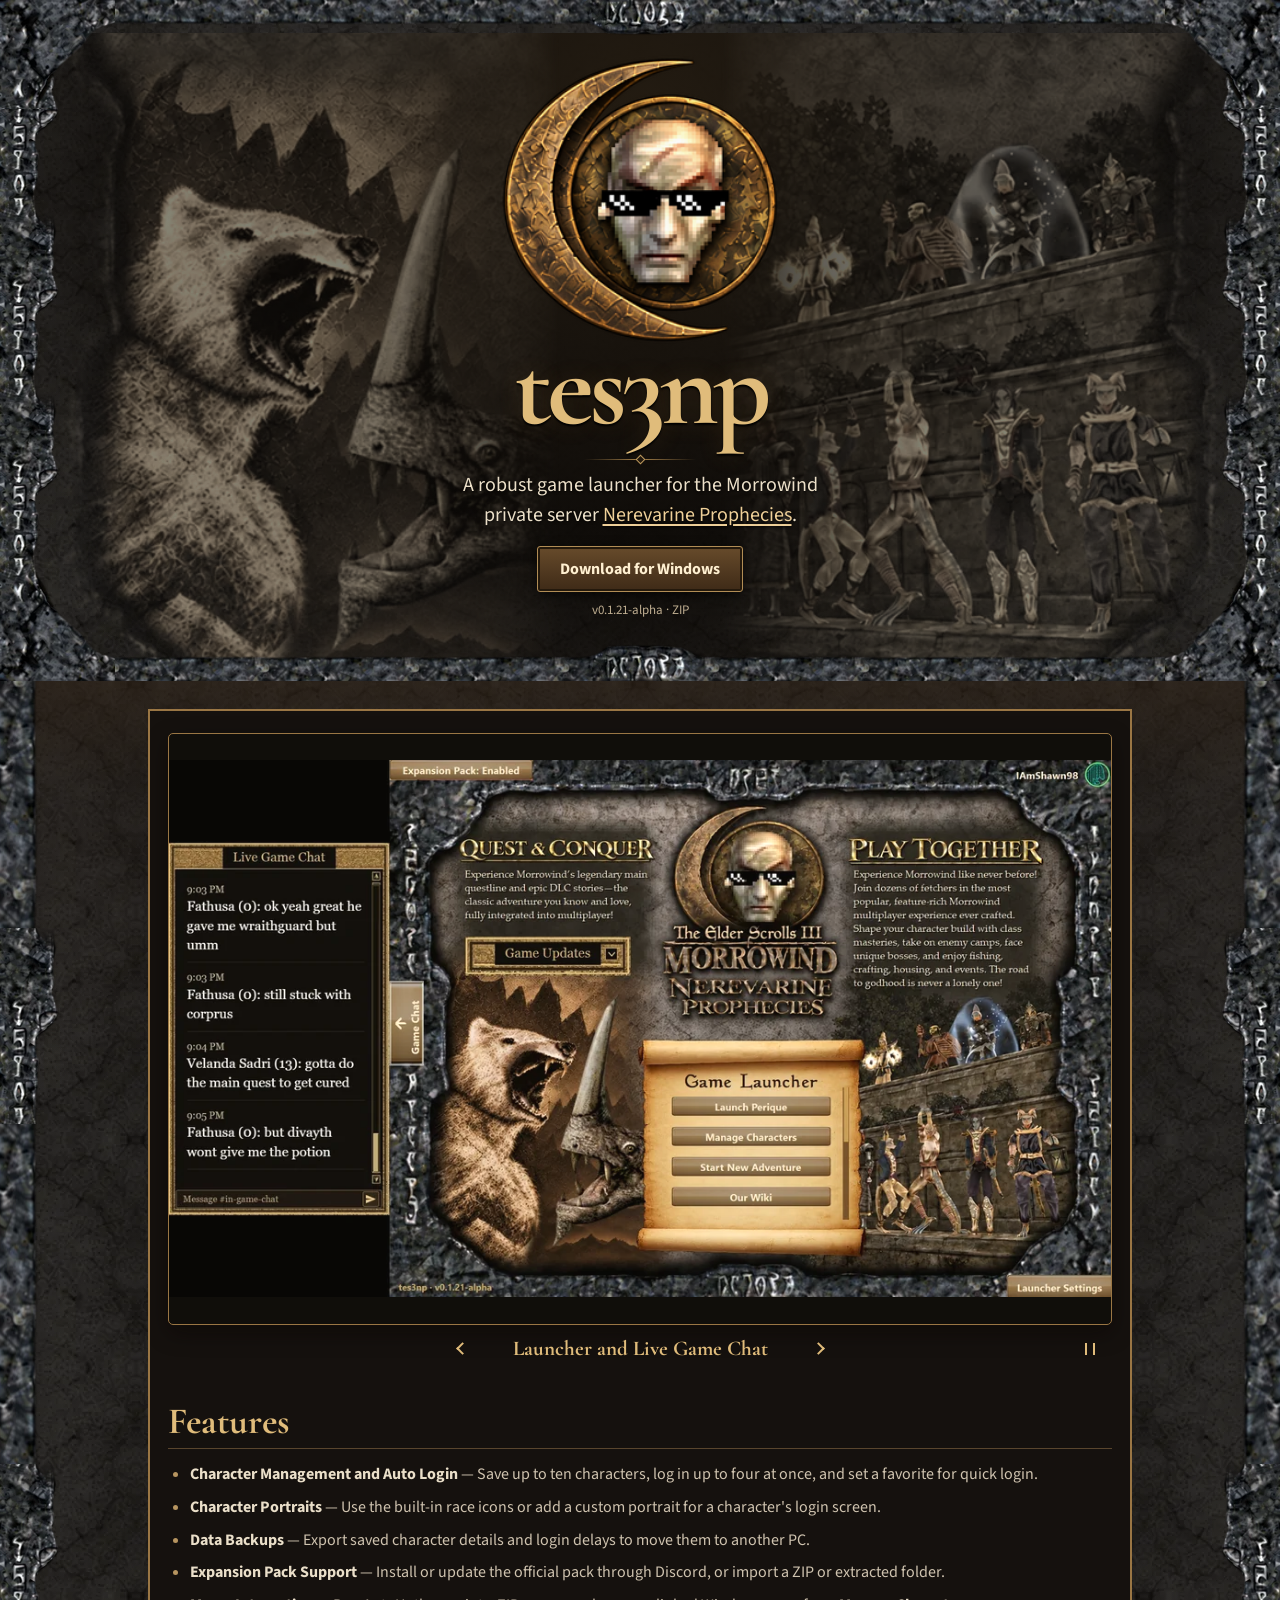
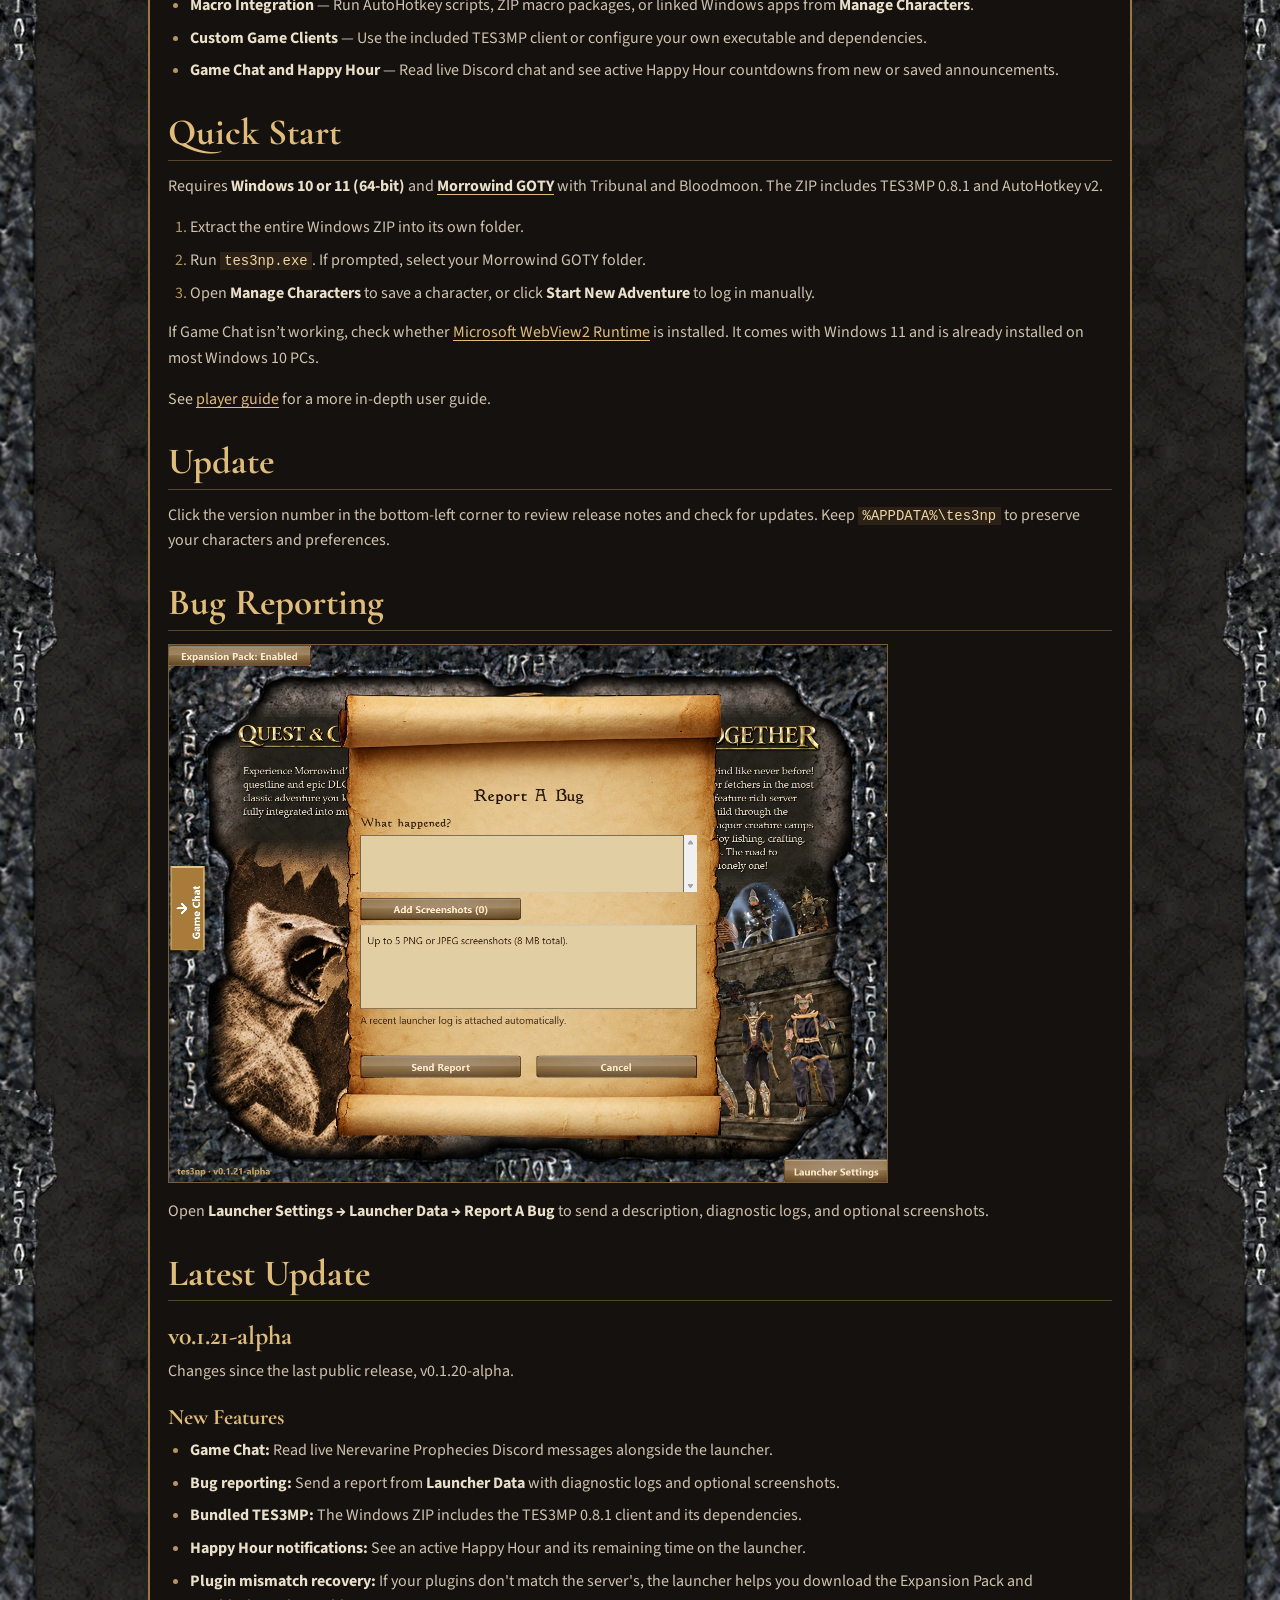
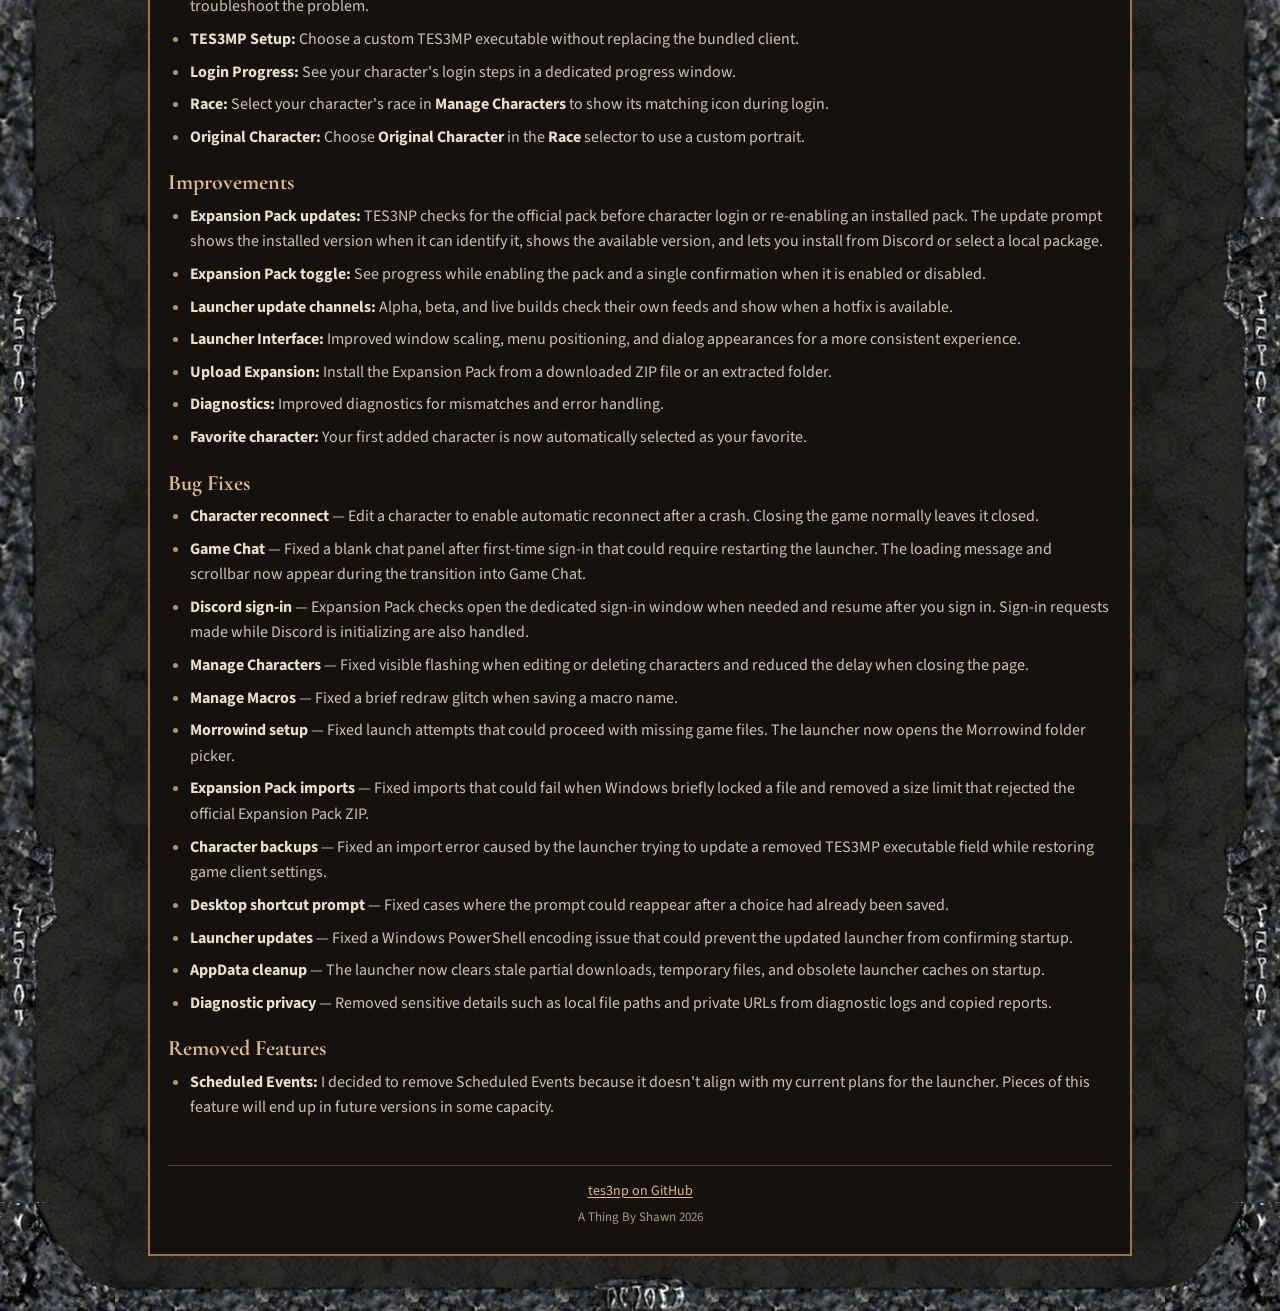
==== index.html @ 8986eb21 "Slightly thicken the body panel gold outline" ====
<!doctype html>
<html lang="en">
<head>
  <meta charset="utf-8">
  <meta name="viewport" content="width=device-width, initial-scale=1">
  <meta name="color-scheme" content="dark">
  <meta name="description" content="Get tes3np, the Windows launcher and patcher for Morrowind's Nerevarine Prophecies server.">
  <title>tes3np | Official Download</title>
  <link rel="icon" href="./favicon.ico" sizes="16x16 32x32 48x48">
  <link rel="stylesheet" href="https://fonts.googleapis.com/css2?family=Cormorant+Garamond:wght@700&amp;family=Source+Sans+3:wght@400;700&amp;display=swap">
  <link rel="stylesheet" href="./styles.css?v=40">
</head>
<body>
  <div id="top">
    <section class="jumbotron" aria-labelledby="project-title">
      <img class="jumbotron-jiub" src="./assets/jiub.png?v=3" width="234" height="246" alt="Jiub wearing sunglasses">
      <h1 id="project-title">tes3np</h1>
      <div class="jumbotron-ornament" aria-hidden="true"></div>
      <p class="intro">A robust game launcher for the Morrowind private server <a href="https://wiki.nerevarineprophecies.com/Main_Page">Nerevarine Prophecies</a>.</p>
      <div class="download-row">
        <a class="download" href="https://github.com/IAmShawn98/tes3np/releases/download/v0.1.21-alpha/tes3np-v0.1.21-alpha-windows.zip">Download for Windows</a>
        <span class="release">v0.1.21-alpha · ZIP</span>
      </div>
      <div class="jumbotron-frame" aria-hidden="true"></div>
    </section>

    <main class="page-body">
      <figure class="gallery" id="screenshots" role="region" aria-roledescription="carousel" aria-label="TES3NP screenshots">
        <div class="slides">
          <div class="slide" data-title="Launcher and Live Game Chat" role="group" aria-roledescription="slide" aria-label="1 of 8">
            <a class="slide-link" href="./assets/launcher.webp" target="_blank" rel="noopener" aria-label="View full-size screenshot of Launcher and Live Game Chat (opens in a new tab)">
              <img src="./assets/gallery/launcher-1024.webp"
                srcset="./assets/gallery/launcher-640.webp 640w, ./assets/gallery/launcher-1024.webp 1024w"
                sizes="(max-width: 520px) calc(100vw - 28px), (max-width: 984px) calc(100vw - 40px), 944px" width="1876" height="1069" alt="TES3NP home screen with the Live Game Chat panel open beside the launcher.">
            </a>
          </div>
          <div class="slide" data-title="Manage Characters and Macros" role="group" aria-roledescription="slide" aria-label="2 of 8" hidden>
            <a class="slide-link" href="./assets/manage-characters.webp" target="_blank" rel="noopener" aria-label="View full-size screenshot of Manage Characters and Macros (opens in a new tab)" tabindex="-1"></a>
            <template>
              <img src="./assets/gallery/manage-characters-1024.webp"
                srcset="./assets/gallery/manage-characters-640.webp 640w, ./assets/gallery/manage-characters-1024.webp 1024w"
                sizes="(max-width: 520px) calc(100vw - 28px), (max-width: 984px) calc(100vw - 40px), 944px" width="1436" height="1077" alt="The Manage Characters page alongside the macro manager on a parchment book.">
            </template>
          </div>
          <div class="slide" data-title="Auto Login" role="group" aria-roledescription="slide" aria-label="3 of 8" hidden>
            <a class="slide-link" href="./assets/auto-login.webp" target="_blank" rel="noopener" aria-label="View full-size screenshot of Auto Login (opens in a new tab)" tabindex="-1"></a>
            <template>
              <img src="./assets/gallery/auto-login-1024.webp"
                srcset="./assets/gallery/auto-login-640.webp 640w, ./assets/gallery/auto-login-1024.webp 1024w"
                sizes="(max-width: 520px) calc(100vw - 28px), (max-width: 984px) calc(100vw - 40px), 944px" width="1779" height="1335" alt="The TES3NP login progress window over the Morrowind loading screen.">
            </template>
          </div>
          <div class="slide" data-title="Happy Hour" role="group" aria-roledescription="slide" aria-label="4 of 8" hidden>
            <a class="slide-link" href="./assets/happy-hour.webp" target="_blank" rel="noopener" aria-label="View full-size screenshot of Happy Hour (opens in a new tab)" tabindex="-1"></a>
            <template>
              <img src="./assets/gallery/happy-hour-1024.webp"
                srcset="./assets/gallery/happy-hour-640.webp 640w, ./assets/gallery/happy-hour-1024.webp 1024w"
                sizes="(max-width: 520px) calc(100vw - 28px), (max-width: 984px) calc(100vw - 40px), 944px" width="1437" height="1118" alt="The launcher during Happy Hour with a banner showing the doubled mastery points and time remaining.">
            </template>
          </div>
          <div class="slide" data-title="Discord Integration" role="group" aria-roledescription="slide" aria-label="5 of 8" hidden>
            <a class="slide-link" href="./assets/discord.webp" target="_blank" rel="noopener" aria-label="View full-size screenshot of Discord Integration (opens in a new tab)" tabindex="-1"></a>
            <template>
              <img src="./assets/gallery/discord-1024.webp"
                srcset="./assets/gallery/discord-640.webp 640w, ./assets/gallery/discord-1024.webp 1024w"
                sizes="(max-width: 520px) calc(100vw - 28px), (max-width: 984px) calc(100vw - 40px), 944px" width="1959" height="1072" alt="The launcher’s Discord sign-in panel with its integration features listed.">
            </template>
          </div>
          <div class="slide" data-title="Install Expansion Pack" role="group" aria-roledescription="slide" aria-label="6 of 8" hidden>
            <a class="slide-link" href="./assets/expansion-pack.webp" target="_blank" rel="noopener" aria-label="View full-size screenshot of Install Expansion Pack (opens in a new tab)" tabindex="-1"></a>
            <template>
              <img src="./assets/gallery/expansion-pack-1024.webp"
                srcset="./assets/gallery/expansion-pack-640.webp 640w, ./assets/gallery/expansion-pack-1024.webp 1024w"
                sizes="(max-width: 520px) calc(100vw - 28px), (max-width: 984px) calc(100vw - 40px), 944px" width="1431" height="1067" alt="A launcher dialog offering to download and install the latest expansion pack.">
            </template>
          </div>
          <div class="slide" data-title="Launcher Settings" role="group" aria-roledescription="slide" aria-label="7 of 8" hidden>
            <a class="slide-link" href="./assets/launcher-settings.webp" target="_blank" rel="noopener" aria-label="View full-size screenshot of Launcher Settings (opens in a new tab)" tabindex="-1"></a>
            <template>
              <img src="./assets/gallery/launcher-settings-1024.webp"
                srcset="./assets/gallery/launcher-settings-640.webp 640w, ./assets/gallery/launcher-settings-1024.webp 1024w"
                sizes="(max-width: 520px) calc(100vw - 28px), (max-width: 984px) calc(100vw - 40px), 944px" width="1436" height="1066" alt="Settings for launcher size, interface text, and enhanced readability.">
            </template>
          </div>
          <div class="slide" data-title="TES3MP Setup" role="group" aria-roledescription="slide" aria-label="8 of 8" hidden>
            <a class="slide-link" href="./assets/tes3mp-setup.webp" target="_blank" rel="noopener" aria-label="View full-size screenshot of TES3MP Setup (opens in a new tab)" tabindex="-1"></a>
            <template>
              <img src="./assets/gallery/tes3mp-setup-1024.webp"
                srcset="./assets/gallery/tes3mp-setup-640.webp 640w, ./assets/gallery/tes3mp-setup-1024.webp 1024w"
                sizes="(max-width: 520px) calc(100vw - 28px), (max-width: 984px) calc(100vw - 40px), 944px" width="1443" height="1079" alt="The TES3MP setup dialog with options for the included and custom clients.">
            </template>
          </div>
        </div>
        <div class="gallery-bar">
          <button class="gallery-button previous" type="button" aria-label="Previous screenshot" hidden></button>
          <span class="slide-title">Launcher and Live Game Chat</span>
          <button class="gallery-button next" type="button" aria-label="Next screenshot" hidden></button>
          <button class="gallery-button rotation" type="button" aria-label="Pause slideshow" hidden></button>
        </div>
        <span class="sr-only" role="status"></span>
      </figure>

      <section id="features">
        <h2>Features</h2>
        <ul>
          <li><strong>Character Management and Auto Login</strong> — Save up to ten characters, log in up to four at once, and set a favorite for quick login.</li>
          <li><strong>Character Portraits</strong> — Use the built-in race icons or add a custom portrait for a character's login screen.</li>
          <li><strong>Data Backups</strong> — Export saved character details and login delays to move them to another PC.</li>
          <li><strong>Expansion Pack Support</strong> — Install or update the official pack through Discord, or import a ZIP or extracted folder.</li>
          <li><strong>Macro Integration</strong> — Run AutoHotkey scripts, ZIP macro packages, or linked Windows apps from <strong>Manage Characters</strong>.</li>
          <li><strong>Custom Game Clients</strong> — Use the included TES3MP client or configure your own executable and dependencies.</li>
          <li><strong>Game Chat and Happy Hour</strong> — Read live Discord chat and see active Happy Hour countdowns from new or saved announcements.</li>
        </ul>
      </section>

      <section id="quick-start">
        <h2>Quick Start</h2>
        <p id="requirements">Requires <strong>Windows 10 or 11 (64-bit)</strong> and <a href="https://en.uesp.net/wiki/Morrowind:Morrowind"><strong>Morrowind GOTY</strong></a> with Tribunal and Bloodmoon. The ZIP includes TES3MP 0.8.1 and AutoHotkey v2.</p>
        <ol id="install">
          <li>Extract the entire Windows ZIP into its own folder.</li>
          <li>Run <code>tes3np.exe</code>. If prompted, select your Morrowind GOTY folder.</li>
          <li>Open <strong>Manage Characters</strong> to save a character, or click <strong>Start New Adventure</strong> to log in manually.</li>
        </ol>
        <p>If Game Chat isn’t working, check whether <a href="https://developer.microsoft.com/en-us/microsoft-edge/webview2/#download-section">Microsoft WebView2 Runtime</a> is installed. It comes with Windows 11 and is already installed on most Windows 10 PCs.</p>
        <p>See <a href="https://github.com/IAmShawn98/tes3np/blob/main/docs/USER-GUIDE.md">player guide</a> for a more in-depth user guide.</p>
      </section>

      <section id="update">
        <h2>Update</h2>
        <p>Click the version number in the bottom-left corner to review release notes and check for updates. Keep <code>%APPDATA%\tes3np</code> to preserve your characters and preferences.</p>
      </section>

      <section id="bug-reporting">
        <h2>Bug Reporting</h2>
        <a class="bug-report-screenshot" href="./assets/bug-report.webp" aria-label="Open the full-size Report A Bug screenshot">
          <img src="./assets/bug-report.webp" alt="TES3NP Report A Bug dialog with a description field, screenshot attachments, and Send Report button" width="1434" height="1073" loading="lazy">
        </a>
        <p>Open <strong>Launcher Settings → Launcher Data → Report A Bug</strong> to send a description, diagnostic logs, and optional screenshots.</p>
      </section>

      <section id="latest-update">
        <h2>Latest Update</h2>
        <h3 id="v0121-alpha--unreleased">v0.1.21-alpha</h3>
        <p>Changes since the last public release, v0.1.20-alpha.</p>
        <h4 id="new-features">New Features</h4>
        <ul>
          <li><strong>Game Chat:</strong> Read live Nerevarine Prophecies Discord messages alongside the launcher.</li>
          <li><strong>Bug reporting:</strong> Send a report from <strong>Launcher Data</strong> with diagnostic logs and optional screenshots.</li>
          <li><strong>Bundled TES3MP:</strong> The Windows ZIP includes the TES3MP 0.8.1 client and its dependencies.</li>
          <li><strong>Happy Hour notifications:</strong> See an active Happy Hour and its remaining time on the launcher.</li>
          <li><strong>Plugin mismatch recovery:</strong> If your plugins don't match the server's, the launcher helps you download the Expansion Pack and troubleshoot the problem.</li>
          <li><strong>TES3MP Setup:</strong> Choose a custom TES3MP executable without replacing the bundled client.</li>
          <li><strong>Login Progress:</strong> See your character's login steps in a dedicated progress window.</li>
          <li><strong>Race:</strong> Select your character's race in <strong>Manage Characters</strong> to show its matching icon during login.</li>
          <li><strong>Original Character:</strong> Choose <strong>Original Character</strong> in the <strong>Race</strong> selector to use a custom portrait.</li>
        </ul>
        <h4 id="improvements">Improvements</h4>
        <ul>
          <li><strong>Expansion Pack updates:</strong> TES3NP checks for the official pack before character login or re-enabling an installed pack. The update prompt shows the installed version when it can identify it, shows the available version, and lets you install from Discord or select a local package.</li>
          <li><strong>Expansion Pack toggle:</strong> See progress while enabling the pack and a single confirmation when it is enabled or disabled.</li>
          <li><strong>Launcher update channels:</strong> Alpha, beta, and live builds check their own feeds and show when a hotfix is available.</li>
          <li><strong>Launcher Interface:</strong> Improved window scaling, menu positioning, and dialog appearances for a more consistent experience.</li>
          <li><strong>Upload Expansion:</strong> Install the Expansion Pack from a downloaded ZIP file or an extracted folder.</li>
          <li><strong>Diagnostics:</strong> Improved diagnostics for mismatches and error handling.</li>
          <li><strong>Favorite character:</strong> Your first added character is now automatically selected as your favorite.</li>
        </ul>
        <h4 id="bug-fixes">Bug Fixes</h4>
        <ul>
          <li><strong>Character reconnect</strong> — Edit a character to enable automatic reconnect after a crash. Closing the game normally leaves it closed.</li>
          <li><strong>Game Chat</strong> — Fixed a blank chat panel after first-time sign-in that could require restarting the launcher. The loading message and scrollbar now appear during the transition into Game Chat.</li>
          <li><strong>Discord sign-in</strong> — Expansion Pack checks open the dedicated sign-in window when needed and resume after you sign in. Sign-in requests made while Discord is initializing are also handled.</li>
          <li><strong>Manage Characters</strong> — Fixed visible flashing when editing or deleting characters and reduced the delay when closing the page.</li>
          <li><strong>Manage Macros</strong> — Fixed a brief redraw glitch when saving a macro name.</li>
          <li><strong>Morrowind setup</strong> — Fixed launch attempts that could proceed with missing game files. The launcher now opens the Morrowind folder picker.</li>
          <li><strong>Expansion Pack imports</strong> — Fixed imports that could fail when Windows briefly locked a file and removed a size limit that rejected the official Expansion Pack ZIP.</li>
          <li><strong>Character backups</strong> — Fixed an import error caused by the launcher trying to update a removed TES3MP executable field while restoring game client settings.</li>
          <li><strong>Desktop shortcut prompt</strong> — Fixed cases where the prompt could reappear after a choice had already been saved.</li>
          <li><strong>Launcher updates</strong> — Fixed a Windows PowerShell encoding issue that could prevent the updated launcher from confirming startup.</li>
          <li><strong>AppData cleanup</strong> — The launcher now clears stale partial downloads, temporary files, and obsolete launcher caches on startup.</li>
          <li><strong>Diagnostic privacy</strong> — Removed sensitive details such as local file paths and private URLs from diagnostic logs and copied reports.</li>
        </ul>
        <h4 id="removed-features">Removed Features</h4>
        <ul>
          <li><strong>Scheduled Events:</strong> I decided to remove Scheduled Events because it doesn't align with my current plans for the launcher. Pieces of this feature will end up in future versions in some capacity.</li>
        </ul>
      </section>
    </main>

    <footer>
      <a href="https://github.com/IAmShawn98/tes3np">tes3np on GitHub</a>
      <p class="footer-credit">A Thing By Shawn 2026</p>
    </footer>
    <div class="page-rails" aria-hidden="true">
      <div class="page-rail-carving"></div>
      <div class="page-rail-carving"></div>
      <div class="page-rail-carving"></div>
      <div class="page-rail-carving"></div>
      <div class="page-rail-carving"></div>
      <div class="page-rail-carving"></div>
    </div>
    <div class="page-cap page-cap-top" aria-hidden="true"></div>
    <div class="page-cap page-cap-bottom" aria-hidden="true"></div>
  </div>

  <script src="./carousel.js?v=4" defer></script>
</body>
</html>
---- styles.css ----
:root {
  color-scheme: dark;
  --background: #171513;
  --frame-width: clamp(58px, 9vw, 126px);
  --frame-bottom: clamp(54px, 8.5vw, 120px);
  --frame-gutter: clamp(36px, 6.7vw, 92px);
  --jumbotron-top-padding: clamp(12px, 2vw, 22px);
  --content-gutter: 20px;
  --content-gap: clamp(16px, 2.3vw, 28px);
  --surface: #2b2118;
  --border: #59452d;
  --text: #cfc3af;
  --gold: #e0bc7b;
  font: 16px/1.6 "Source Sans 3", system-ui, sans-serif;
}

*, *::before, *::after { box-sizing: border-box; }
body {
  min-height: 100vh;
  margin: 0;
  padding-block-end: var(--content-gap);
  color: var(--text);
  background-color: var(--background);
  background-image: linear-gradient(#0a08064d, #0a08064d), url("./assets/jumbotron-stone.webp");
  background-position: center top;
}
#top {
  position: relative;
  display: grid;
  grid-template-columns: minmax(0, 1fr);
  isolation: isolate;
}
#top::before {
  content: "";
  grid-area: 2 / 1;
  z-index: -1;
  background-image: linear-gradient(
    #30231791,
    #251d1752 110px,
    transparent clamp(260px, 34vw, 420px)
  );
}
.jumbotron-frame, .page-cap, .page-rail-carving {
  position: absolute;
  z-index: 1;
  inset: 0;
  border-style: solid;
  border-width: 0 var(--frame-width) var(--frame-bottom);
  border-color: transparent;
  border-image: url("./assets/page-frame.webp?v=3") 0 224 212 224 round;
  pointer-events: none;
}
.jumbotron-frame::after, .page-cap::after {
  content: "";
  position: absolute;
  left: 50%;
  bottom: calc(0px - var(--frame-bottom));
  height: var(--frame-bottom);
  aspect-ratio: 260 / 212;
  transform: translateX(-50%);
  background: url("./assets/page-frame-crest.webp") center bottom / contain no-repeat;
}
a { color: var(--gold); text-underline-offset: .17em; }
a:hover { color: #f6d598; }
button { font: inherit; cursor: pointer; }
[hidden] { display: none !important; }
:focus-visible { outline: 2px solid var(--gold); outline-offset: 4px; }

.page-body, footer, #top::after {
  width: min(100%, calc(944px + var(--content-gutter) * 2));
  margin-inline: auto;
}
#top::after {
  content: "";
  position: absolute;
  grid-area: 2 / 1 / 4 / 2;
  inset: var(--content-gap) 0 0;
  z-index: 1;
  border: 2px solid #9a7644;
  pointer-events: none;
}
.page-body, footer {
  padding-inline: var(--content-gutter);
  background-color: #15110e;
}
.page-body {
  grid-area: 2 / 1;
  display: flow-root;
  margin-block-start: var(--content-gap);
  padding-block: 24px 14px;
}
h2 {
  margin: 0 0 13px;
  padding-bottom: 7px;
  border-bottom: 1px solid var(--border);
  color: var(--gold);
  font: 700 clamp(27px, 4vw, 37px)/1.05 "Cormorant Garamond", Georgia, serif;
}
#latest-update h3,
#latest-update h4 {
  margin: 20px 0 8px;
  color: var(--gold);
  font: 700 1.375rem/1.15 "Cormorant Garamond", Georgia, serif;
}
#latest-update h3 { font-size: 1.625rem; }
.page-body strong { color: #eadfc9; }
p { margin: 0 0 16px; }
.jumbotron {
  --art-inset: max(0px, calc(50% - 49rem));
  --art-fade: transparent, #000 12%, #000 44%, transparent 96%;
  grid-area: 1 / 1;
  position: relative;
  isolation: isolate;
  overflow: hidden;
  margin-block: 0;
  padding: var(--jumbotron-top-padding) var(--frame-gutter) calc(clamp(14px, 2vw, 24px) + var(--frame-bottom) / 3);
  background: radial-gradient(ellipse 46rem 120% at 50% 12%, #231b11f5, #0d0a07e8 55%, transparent);
  color: #ece0c9;
  font: 400 1rem/1.5 "Source Sans 3", system-ui, sans-serif;
  text-align: center;
}
.jumbotron::before, .jumbotron::after {
  content: "";
  position: absolute;
  inset-block-start: -7.5%;
  z-index: -1;
  height: 115%;
  max-width: min(47%, 31rem);
  aspect-ratio: 480 / 565;
  background-repeat: no-repeat;
  background-size: auto 100%;
  filter: sepia(.62) saturate(.7);
  opacity: .48;
  pointer-events: none;
}
.jumbotron::before {
  inset-inline-start: var(--art-inset);
  background-image: url("./assets/jumbotron-left.webp?v=2");
  background-position: left center;
  mask-image: linear-gradient(to right, var(--art-fade));
}
.jumbotron::after {
  inset-inline-end: var(--art-inset);
  background-image: url("./assets/jumbotron-right.webp?v=2");
  background-position: right center;
  mask-image: linear-gradient(to left, var(--art-fade));
}
.jumbotron h1 {
  width: fit-content;
  margin: 0 auto;
  color: #e0bc7b;
  font: 700 clamp(67px, 12vw, 112px)/.91 "Cormorant Garamond", Georgia, serif;
  letter-spacing: -.045em;
  text-shadow: 0 2px 2px #000, 0 0 25px #ad74352b;
}
.jumbotron-ornament {
  position: relative;
  width: 112px;
  height: 1px;
  margin: 20px auto 10px;
  background: linear-gradient(90deg, transparent, #a7824a, transparent);
}
.jumbotron-ornament::after {
  content: "";
  position: absolute;
  inset: -3px auto auto calc(50% - 3px);
  width: 7px;
  height: 7px;
  border: 1px solid #bd995d;
  transform: rotate(45deg);
  background: #21180e;
}
.jumbotron-jiub {
  display: block;
  width: clamp(180px, 30vw, 280px);
  height: auto;
  margin: 0 auto -12px;
}
.intro {
  max-width: 39ch;
  margin: 0 auto 16px;
  font-size: clamp(17px, 2.3vw, 20px);
  text-wrap: balance;
  text-shadow: 0 1px 3px #000;
}
.intro a { color: #efd099; }
.intro a:hover { color: #fff0d1; }
section { margin-block: 30px; scroll-margin-top: 16px; }
ul, ol { padding-inline-start: 1.35em; margin: 0 0 14px; }
ul { list-style: disc outside; }
ol { list-style: decimal outside; }
li + li { margin-top: .44em; }
li::marker { color: #b79560; }

.download-row { display: flex; flex-direction: column; align-items: center; gap: 9px; }
.download {
  display: inline-flex;
  align-items: center;
  justify-content: center;
  min-height: 46px;
  padding: 8px 22px;
  border: 1px solid #b18d55;
  border-radius: 3px;
  box-shadow: inset 0 0 0 2px #24190c, 0 3px 12px #0009;
  background: linear-gradient(#674b2b, #3e2a17);
  color: #fff0d1;
  font-weight: 700;
  text-decoration: none;
}
.download:hover { background: linear-gradient(#785833, #4d351d); color: #fff0d1; }
.jumbotron a:focus-visible { outline-color: #e0bc7b; }
.release { color: #bfae91; font-size: .8125rem; }

.gallery { margin: 0; }
.slides {
  display: grid;
  isolation: isolate;
  overflow: hidden;
  border: 1px solid #9a7644;
  border-radius: 5px;
  background: #080705;
  box-shadow: 0 8px 22px #08050372;
  touch-action: pan-y pinch-zoom;
}
.slide {
  grid-area: 1 / 1;
  min-width: 0;
  background: #080705;
  opacity: 1;
  mix-blend-mode: plus-lighter;
  transition: opacity 1250ms ease-in-out;
}
.slide[aria-hidden="true"] {
  opacity: 0;
  pointer-events: none;
}
@media (prefers-reduced-motion: reduce) {
  .slide { transition: none; }
}
.slide-link {
  position: relative;
  display: block;
  cursor: zoom-in;
}
.slide-link:focus-visible { outline-offset: -3px; }
.slide-link::after {
  content: "View full size";
  position: absolute;
  inset-block-end: 8px;
  inset-inline-end: 8px;
  padding: 3px 8px;
  border: 1px solid #9a7644;
  border-radius: 3px;
  background: #15110e;
  color: var(--gold);
  font-size: .8125rem;
  opacity: 0;
}
.slide-link:hover::after,
.slide-link:focus-visible::after,
.slide-link:active::after { opacity: 1; }
@media (hover: none) {
  .slide-link::after { opacity: 1; }
}
.slide img {
  width: 100%;
  height: auto;
  aspect-ratio: 4 / 3;
  max-height: 590px;
  object-fit: contain;
  display: block;
}
.gallery-bar {
  position: relative;
  display: flex;
  align-items: center;
  justify-content: center;
  gap: 4px;
  min-height: 48px;
  padding: 2px 44px;
}
.slide-title {
  flex: 0 1 19rem;
  min-width: 0;
  text-align: center;
  color: var(--gold);
  font: 700 clamp(16px, 2.5vw, 21px)/1.1 "Cormorant Garamond", Georgia, serif;
}
.gallery-button {
  display: grid;
  place-items: center;
  flex: 0 0 44px;
  width: 44px;
  height: 44px;
  padding: 0;
  border: 0;
  border-radius: 4px;
  background: transparent;
  color: var(--gold);
}
.gallery-button:hover { background: var(--surface); }
.gallery-button:focus-visible { outline-offset: -2px; }
.previous::before, .next::before {
  content: "";
  width: 9px;
  height: 9px;
  border-block-start: 2px solid currentColor;
  border-inline-end: 2px solid currentColor;
}
.previous::before { transform: rotate(-135deg); }
.next::before { transform: rotate(45deg); }
.rotation { position: absolute; inset-inline-end: 0; }
.rotation::before {
  content: "";
  width: 10px;
  height: 12px;
  border-inline: 2px solid currentColor;
}
.rotation[data-paused]::before {
  width: 0;
  height: 0;
  border: 0;
  border-block: 6px solid transparent;
  border-inline-start: 9px solid currentColor;
}
.sr-only {
  position: absolute;
  width: 1px;
  height: 1px;
  overflow: hidden;
  clip-path: inset(50%);
  white-space: nowrap;
}

.bug-report-screenshot { display: block; width: min(100%, 720px); margin-bottom: 16px; }
.bug-report-screenshot img {
  display: block;
  width: 100%;
  height: auto;
  border: 1px solid #775d39;
}

code { background: #2c2117; color: #f0d5a3; padding: .08em .33em; font-size: .87em; overflow-wrap: anywhere; }
footer {
  grid-area: 3 / 1;
  padding-block: 15px 28px;
  background-image: linear-gradient(var(--border), var(--border));
  background-position: center top;
  background-repeat: no-repeat;
  background-size: calc(100% - var(--content-gutter) * 2) 1px;
  font-size: .875rem;
  text-align: center;
}
.footer-credit {
  margin: 5px 0 0;
  color: #a99a85;
  font-size: .8125rem;
}
.page-rails, .page-cap { display: none; }

@media (min-width: 70rem) {
  body {
    --page-cap-gap: calc(var(--frame-bottom) * .3);
    --page-footer-gap: calc(var(--page-cap-gap) + var(--jumbotron-top-padding));
    padding-block: var(--page-cap-gap) var(--page-footer-gap);
  }
  .page-cap {
    display: block;
    inset-block: auto;
    block-size: var(--frame-bottom);
    z-index: 2;
  }
  .page-cap-top {
    inset-block-start: calc(-1 * var(--page-cap-gap));
    transform: scaleY(-1);
  }
  .page-cap-bottom {
    inset-block-end: calc(-1 * var(--page-footer-gap));
  }
  .page-rails {
    --page-rail-depth: calc(var(--frame-width) * 1.42);
    display: block;
    position: absolute;
    grid-area: 2 / 1 / 4 / 2;
    inset: 0;
    inset-block-end: calc(-1 * var(--page-footer-gap));
    z-index: 1;
    container-type: size;
    overflow: hidden;
    pointer-events: none;
  }
  /* Rotate the divider's plain stone to connect the carved sections. */
  .page-rails::before, .page-rails::after {
    content: "";
    position: absolute;
    inset-block-start: 0;
    width: 100cqh;
    height: var(--page-rail-depth);
    border: solid transparent;
    border-width: 0 0 var(--page-rail-depth);
    border-image: url("./assets/page-frame.webp?v=3") 0 224 212 224 round;
    transform-origin: top left;
  }
  .page-rails::before {
    left: var(--page-rail-depth);
    transform: rotate(90deg);
  }
  .page-rails::after {
    left: calc(100% - var(--page-rail-depth));
    transform: rotate(90deg) scaleY(-1);
  }
  .page-rail-carving {
    inset-block: var(--carving-position) auto;
    block-size: calc(var(--frame-width) * 381 / 224);
    transform: translateY(-50%);
    border-bottom-width: 0;
    border-image-repeat: stretch;
  }
  .page-rail-carving:nth-child(1) { --carving-position: 9%; }
  .page-rail-carving:nth-child(2) { --carving-position: 23%; }
  .page-rail-carving:nth-child(3) { --carving-position: 41%; }
  .page-rail-carving:nth-child(4) { --carving-position: 55%; }
  .page-rail-carving:nth-child(5) { --carving-position: 74%; }
  .page-rail-carving:nth-child(6) { --carving-position: 90%; }
  .jumbotron { --art-fade: transparent, #000 12%, #000 64%, #0009 86%, transparent; }
  .jumbotron::before, .jumbotron::after {
    max-width: min(47%, 35rem);
    background-size: contain;
  }
}
@media (max-width: 520px) {
  :root { --content-gutter: 14px; }
  .jumbotron::before, .jumbotron::after { opacity: .26; }
}
@media (max-width: 360px) {
  .download { padding-inline: 14px; }
  .gallery-bar {
    flex-wrap: wrap;
    padding: 6px 0 2px;
  }
  .slide-title {
    flex: 0 0 100%;
    order: -1;
    overflow-wrap: anywhere;
  }
  .rotation { position: static; }
}
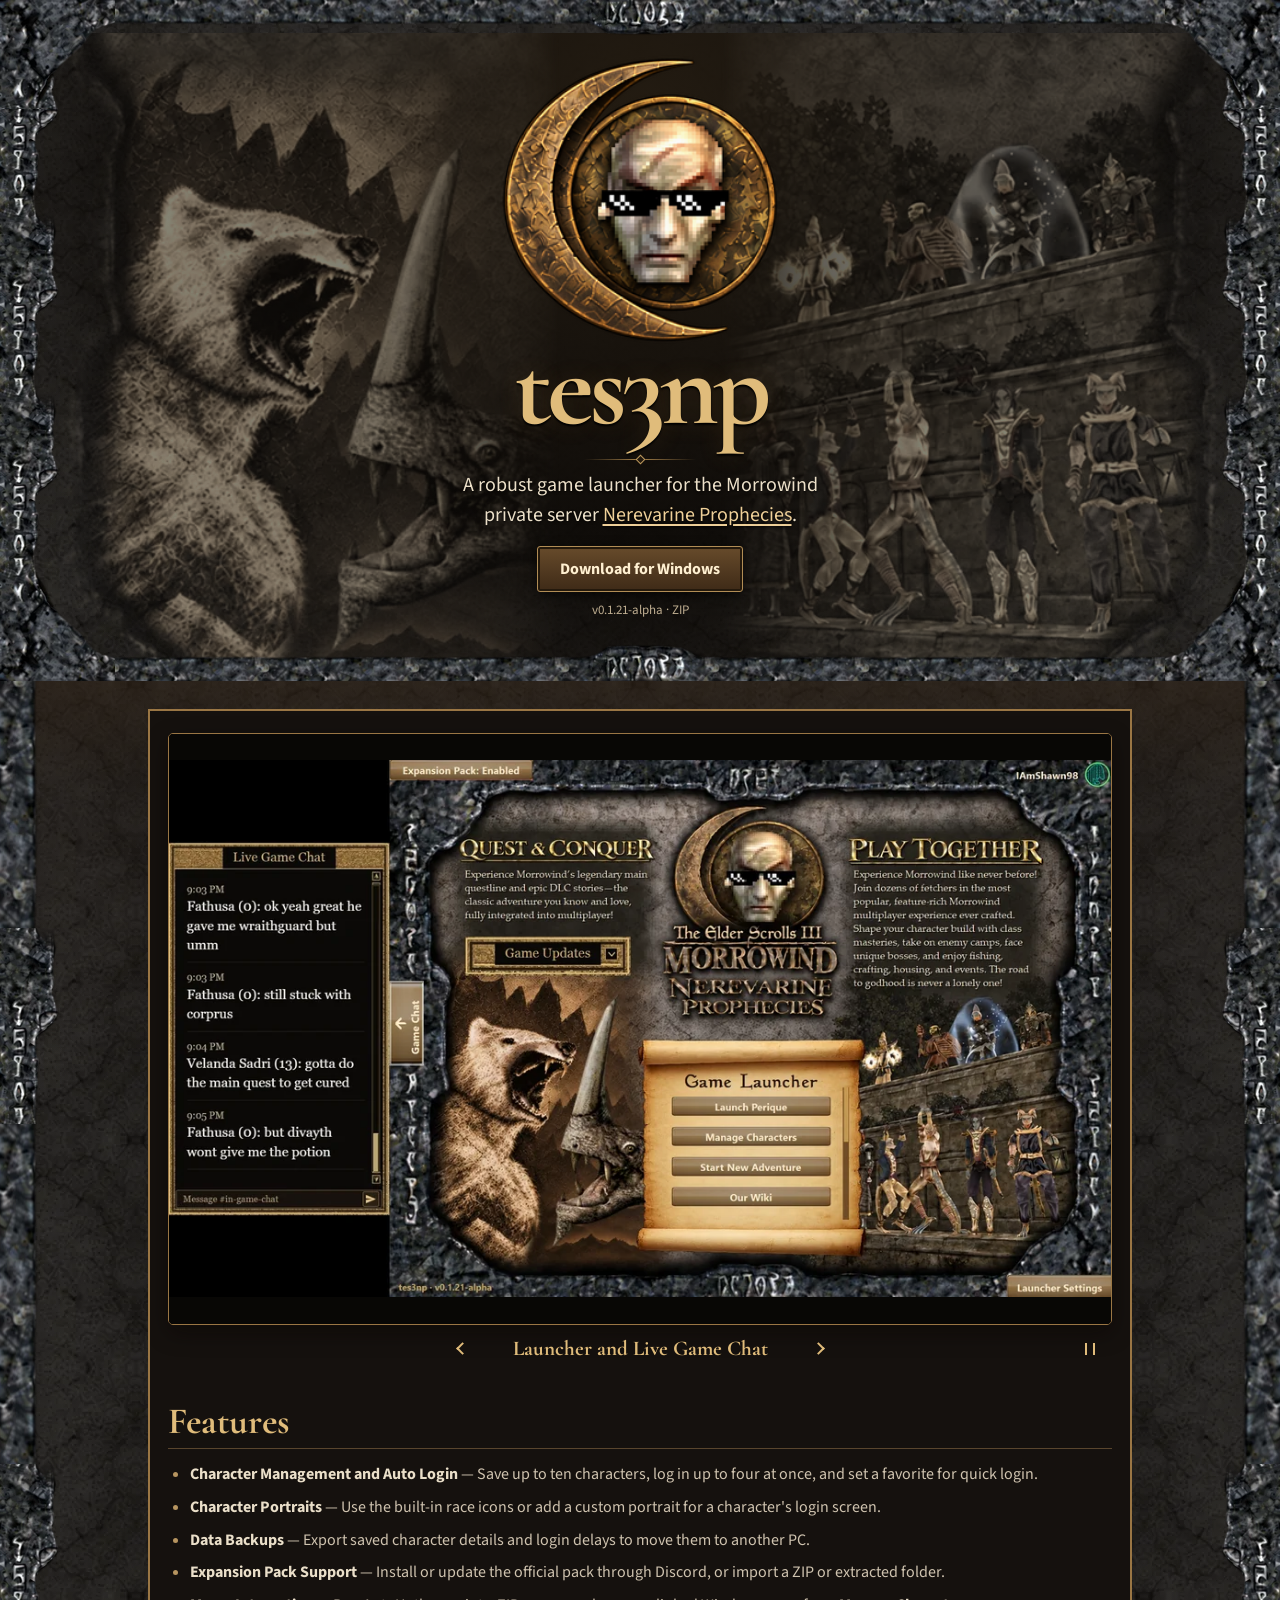
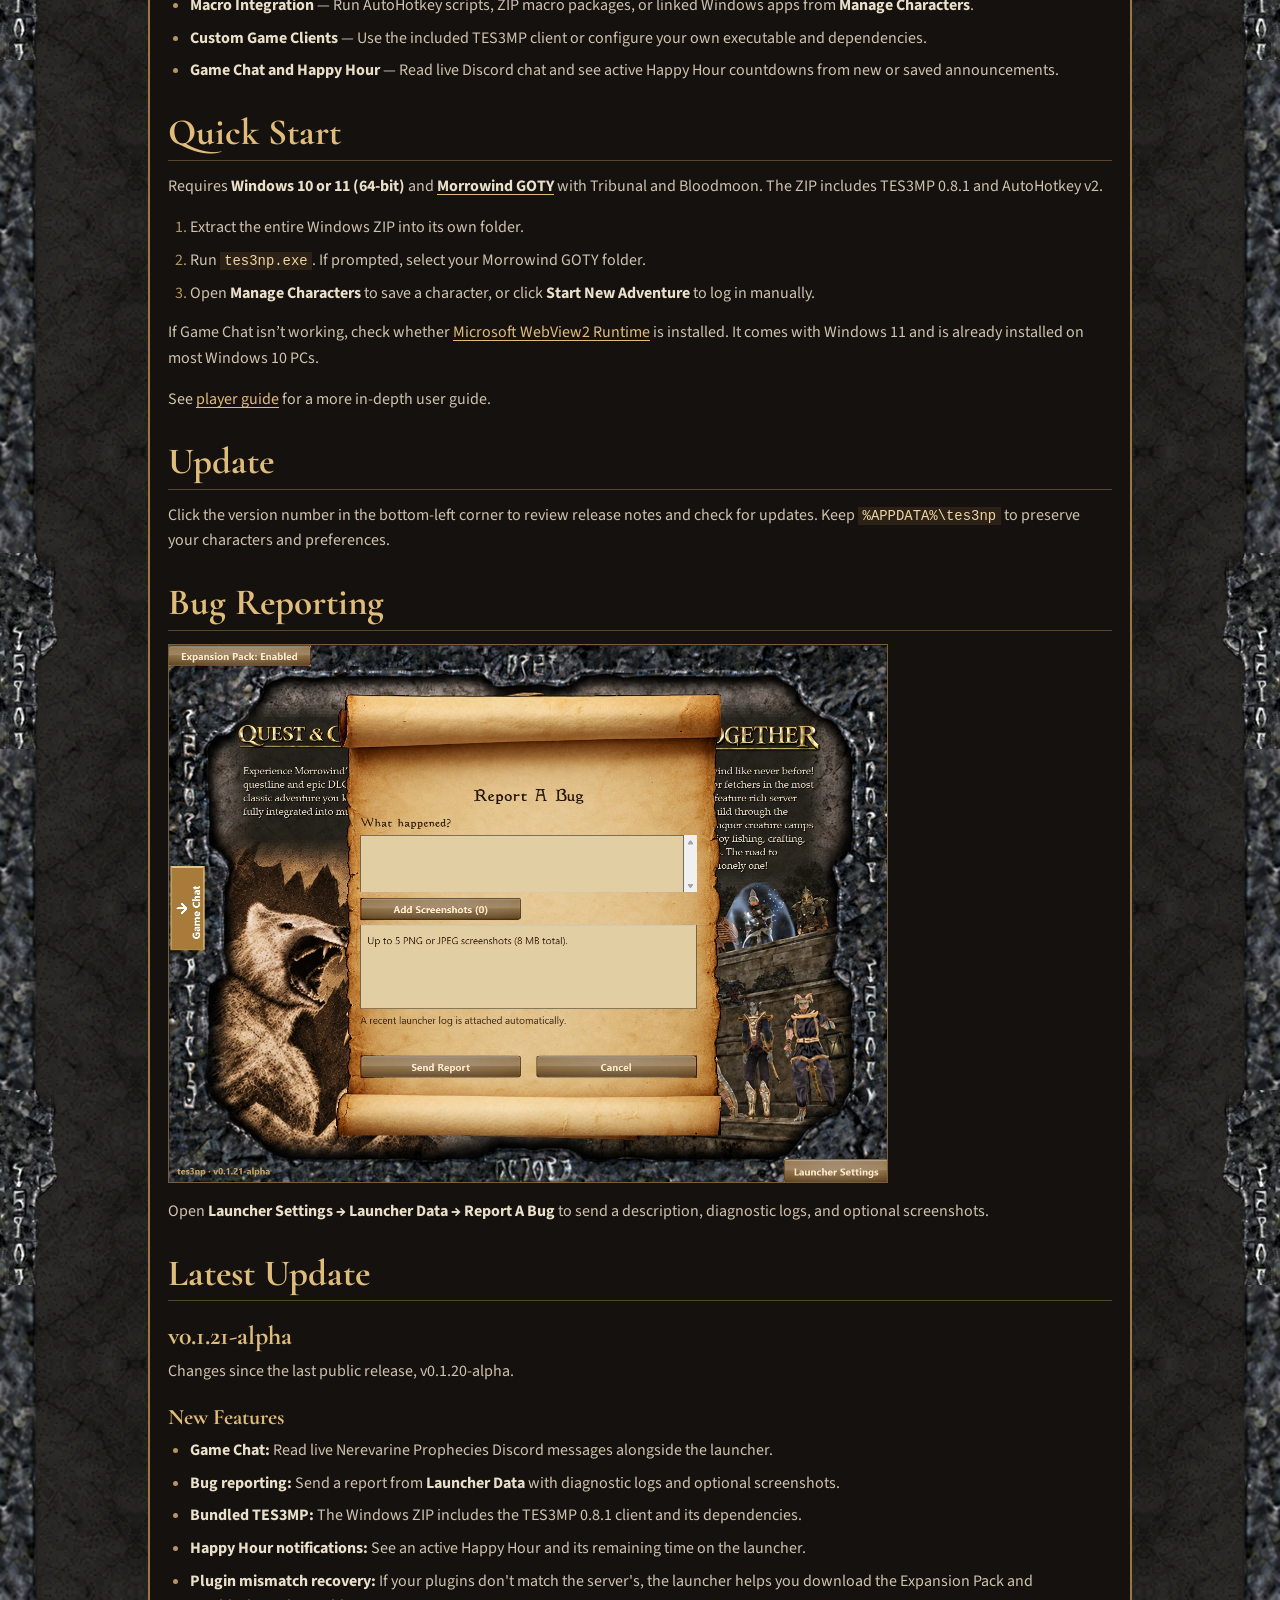
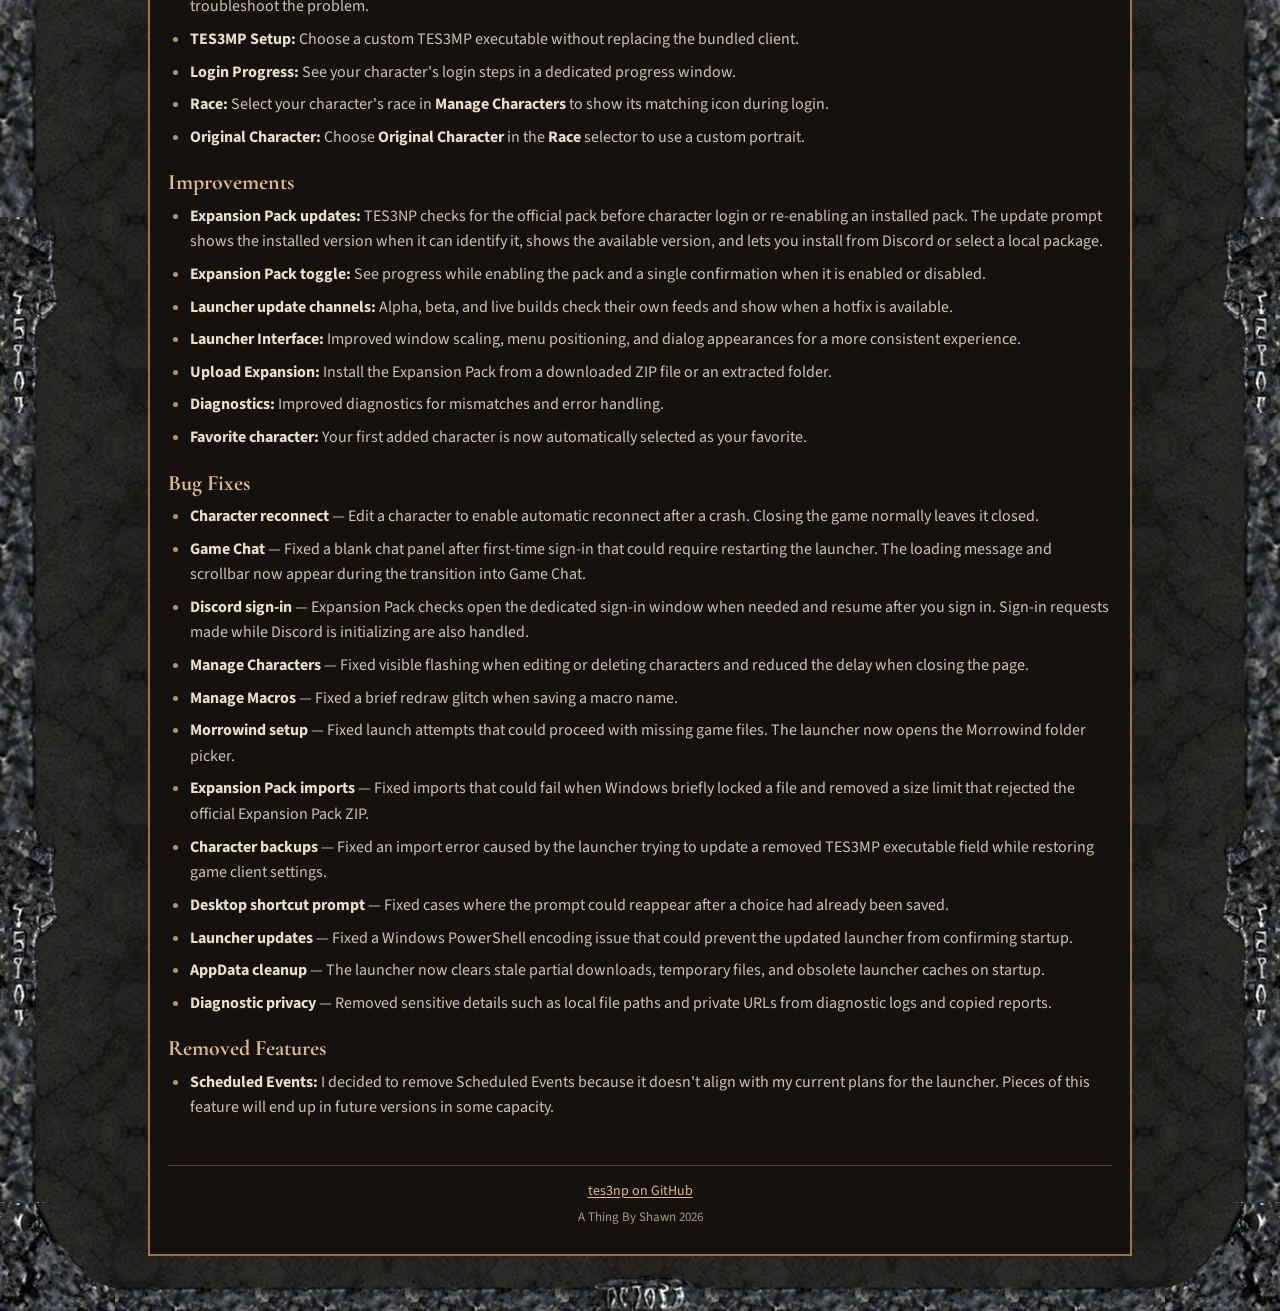
==== commit 5328738a: "Make carousel fades and horizontal gestures more portable" ====
--- a/index.html
+++ b/index.html
@@ -8,7 +8,7 @@
   <title>tes3np | Official Download</title>
   <link rel="icon" href="./favicon.ico" sizes="16x16 32x32 48x48">
   <link rel="stylesheet" href="https://fonts.googleapis.com/css2?family=Cormorant+Garamond:wght@700&amp;family=Source+Sans+3:wght@400;700&amp;display=swap">
-  <link rel="stylesheet" href="./styles.css?v=40">
+  <link rel="stylesheet" href="./styles.css?v=41">
 </head>
 <body>
   <div id="top">
@@ -202,6 +202,6 @@
     <div class="page-cap page-cap-bottom" aria-hidden="true"></div>
   </div>
 
-  <script src="./carousel.js?v=4" defer></script>
+  <script src="./carousel.js?v=5" defer></script>
 </body>
 </html>
--- a/styles.css
+++ b/styles.css
@@ -226,13 +226,20 @@
   grid-area: 1 / 1;
   min-width: 0;
   background: #080705;
+  opacity: 0;
+  transition: opacity 1250ms ease-in-out;
+}
+.slide:not([aria-hidden="true"]) {
+  z-index: 2;
   opacity: 1;
-  mix-blend-mode: plus-lighter;
-  transition: opacity 1250ms ease-in-out;
 }
 .slide[aria-hidden="true"] {
-  opacity: 0;
   pointer-events: none;
+}
+.slide.is-outgoing {
+  z-index: 1;
+  opacity: 1;
+  transition: none;
 }
 @media (prefers-reduced-motion: reduce) {
   .slide { transition: none; }
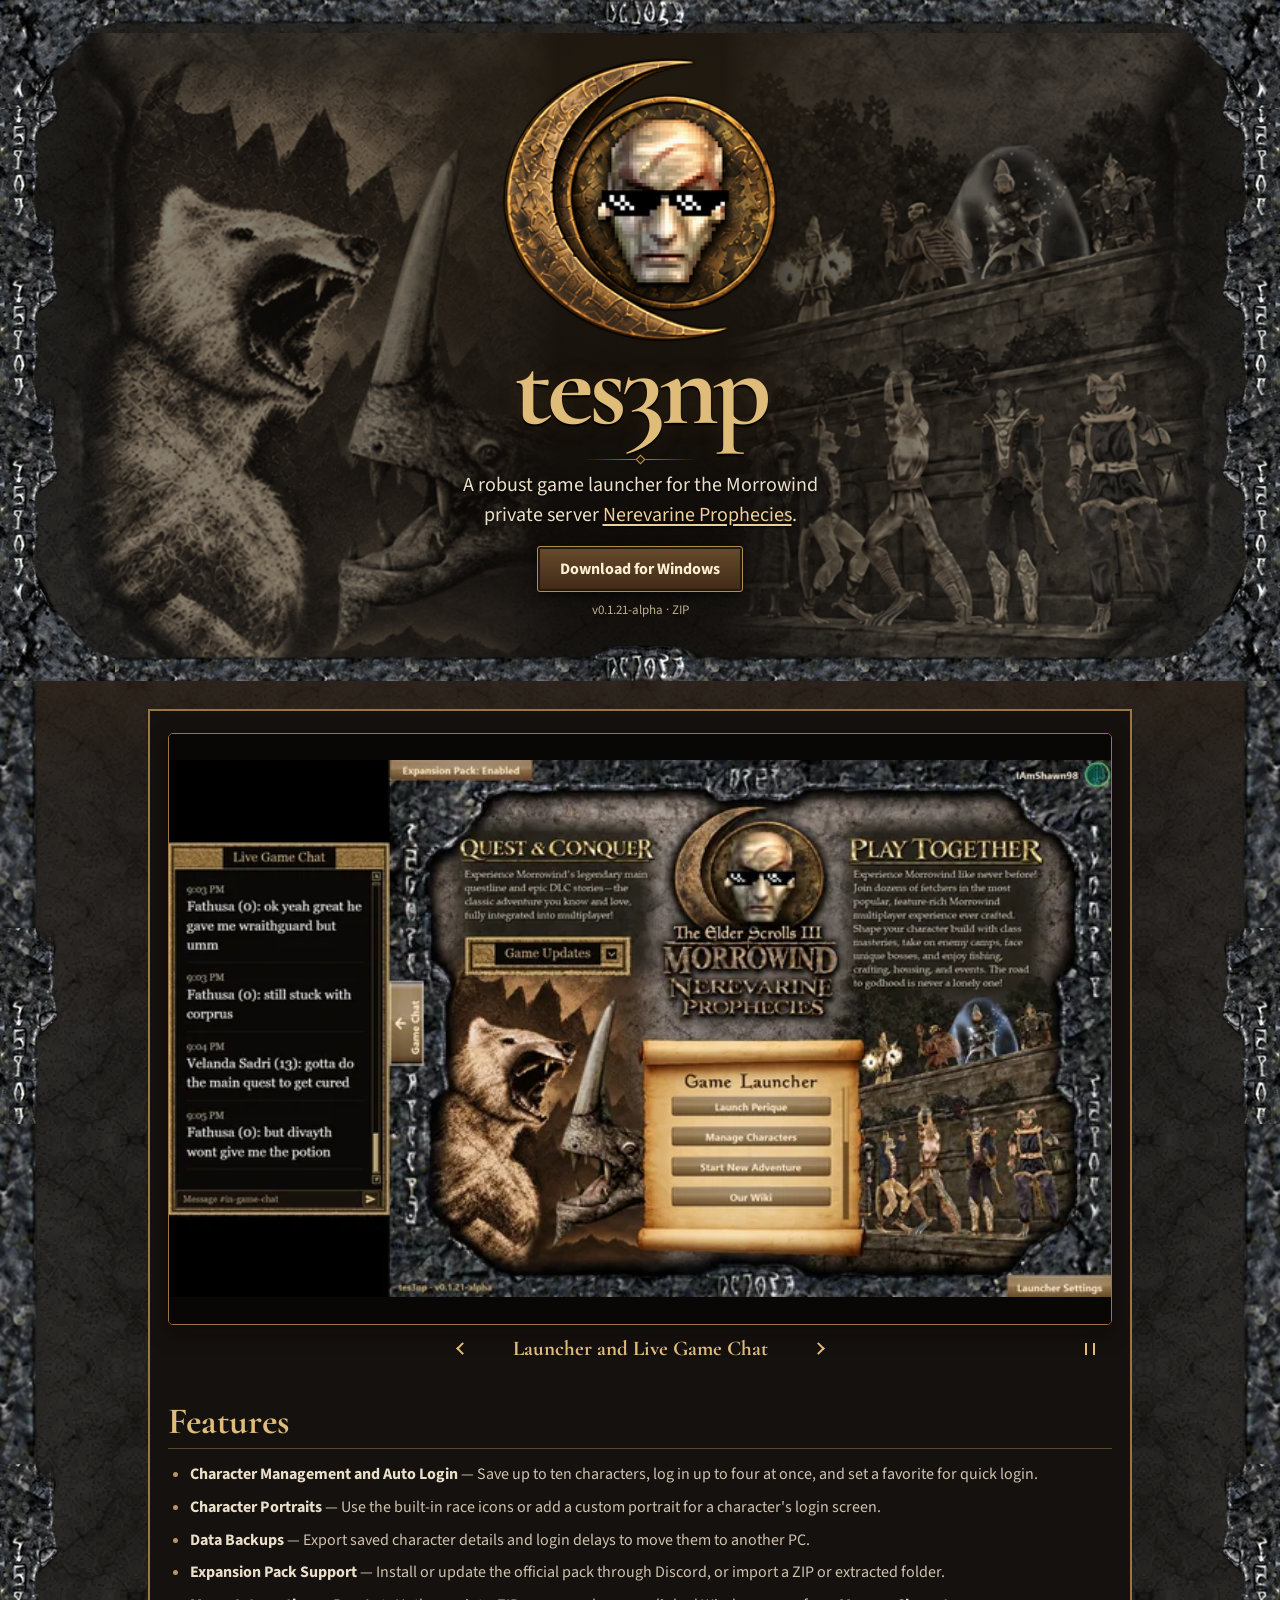
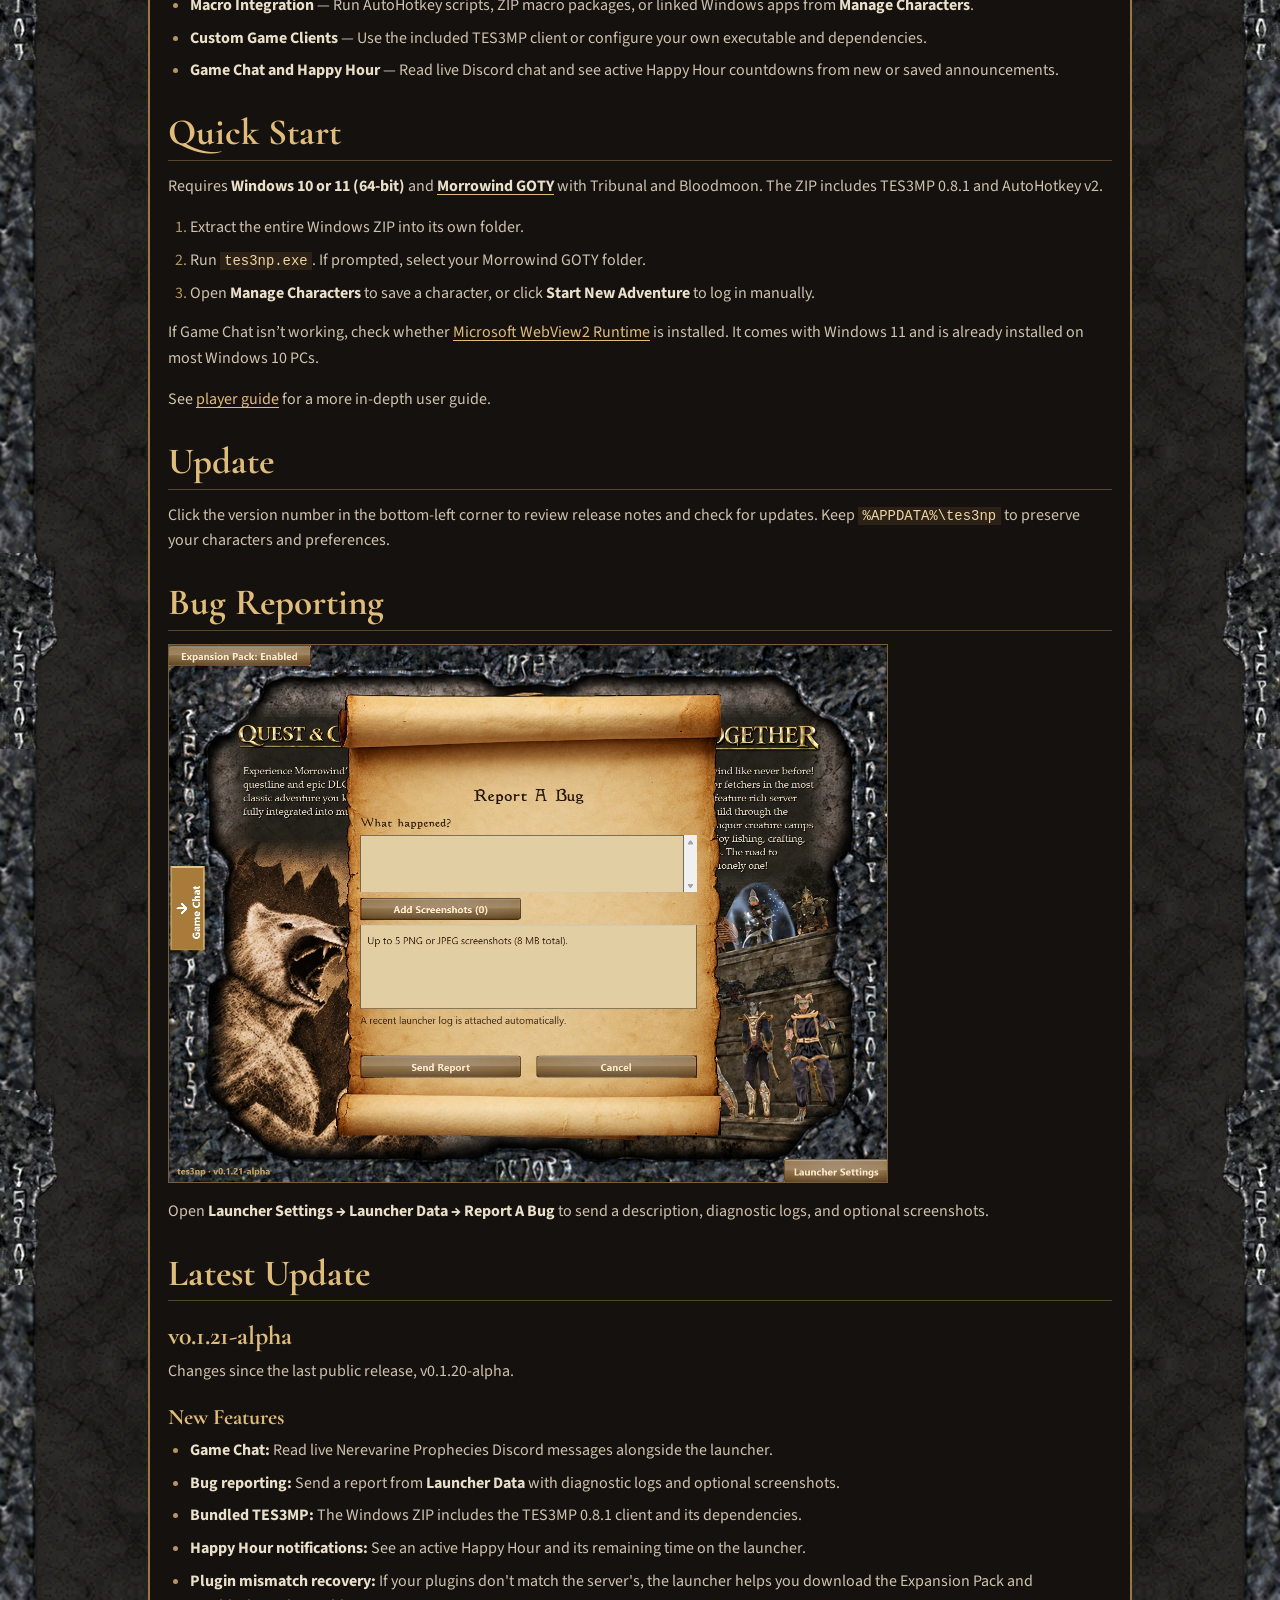
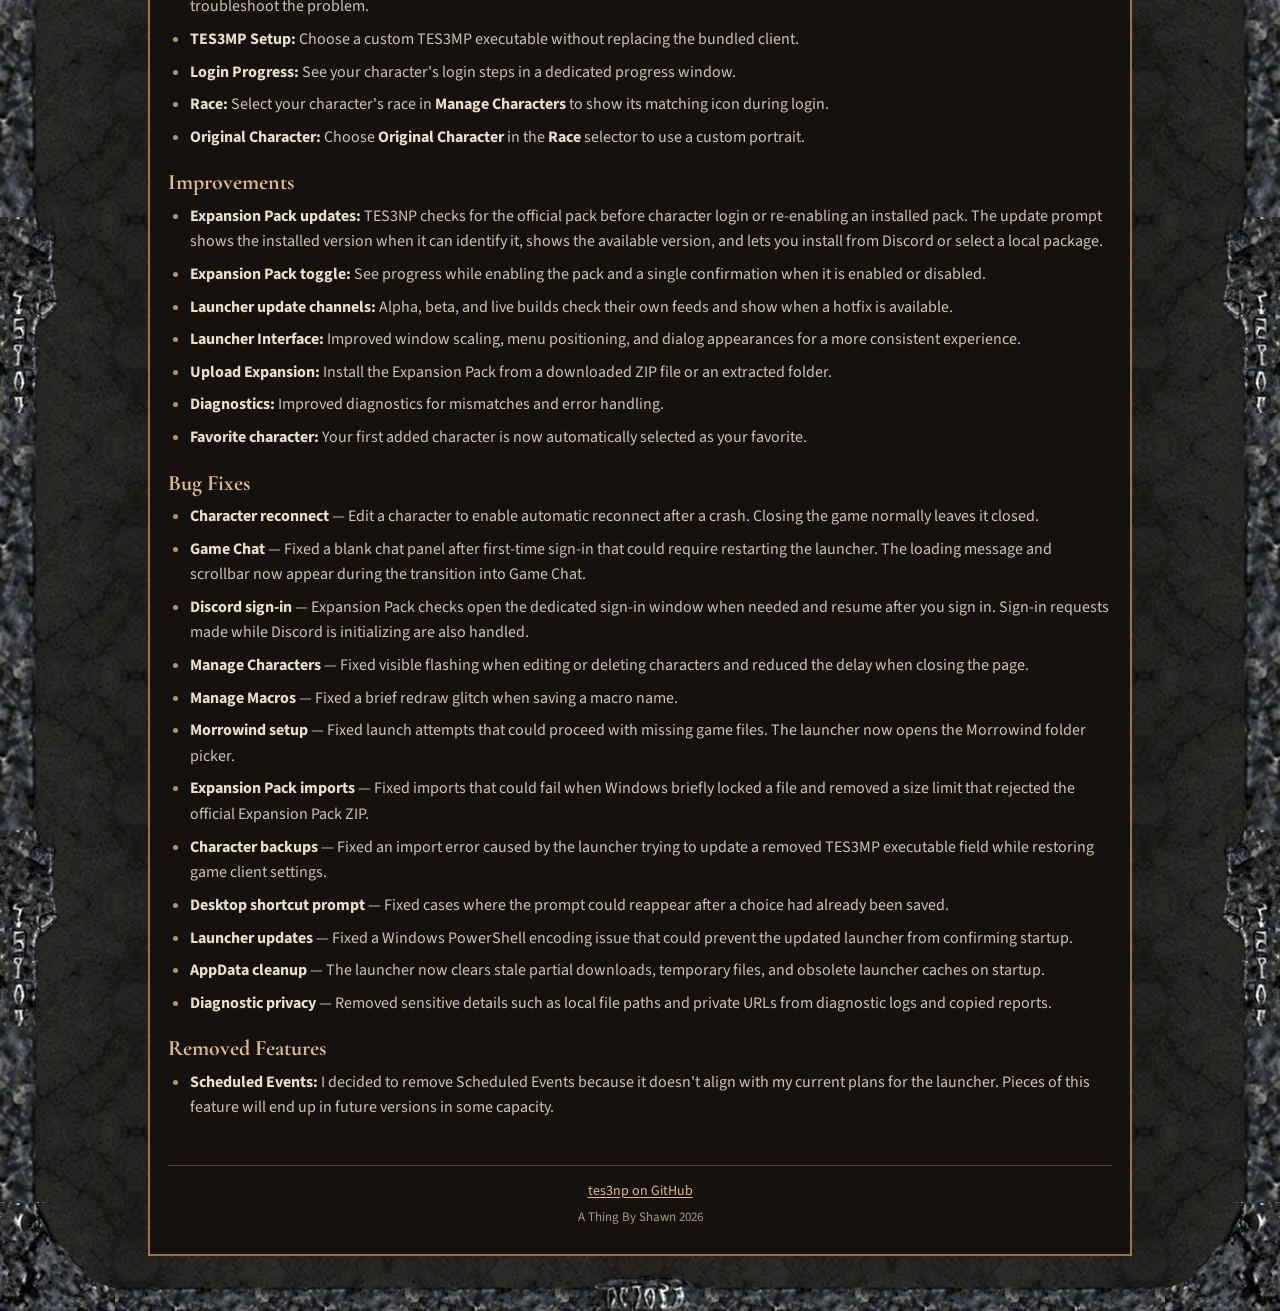
==== commit 0e40cd69: "Bust carousel script cache for cross-browser fix" ====
--- a/index.html
+++ b/index.html
@@ -202,6 +202,6 @@
     <div class="page-cap page-cap-bottom" aria-hidden="true"></div>
   </div>
 
-  <script src="./carousel.js?v=5" defer></script>
+  <script src="./carousel.js?v=6" defer></script>
 </body>
 </html>
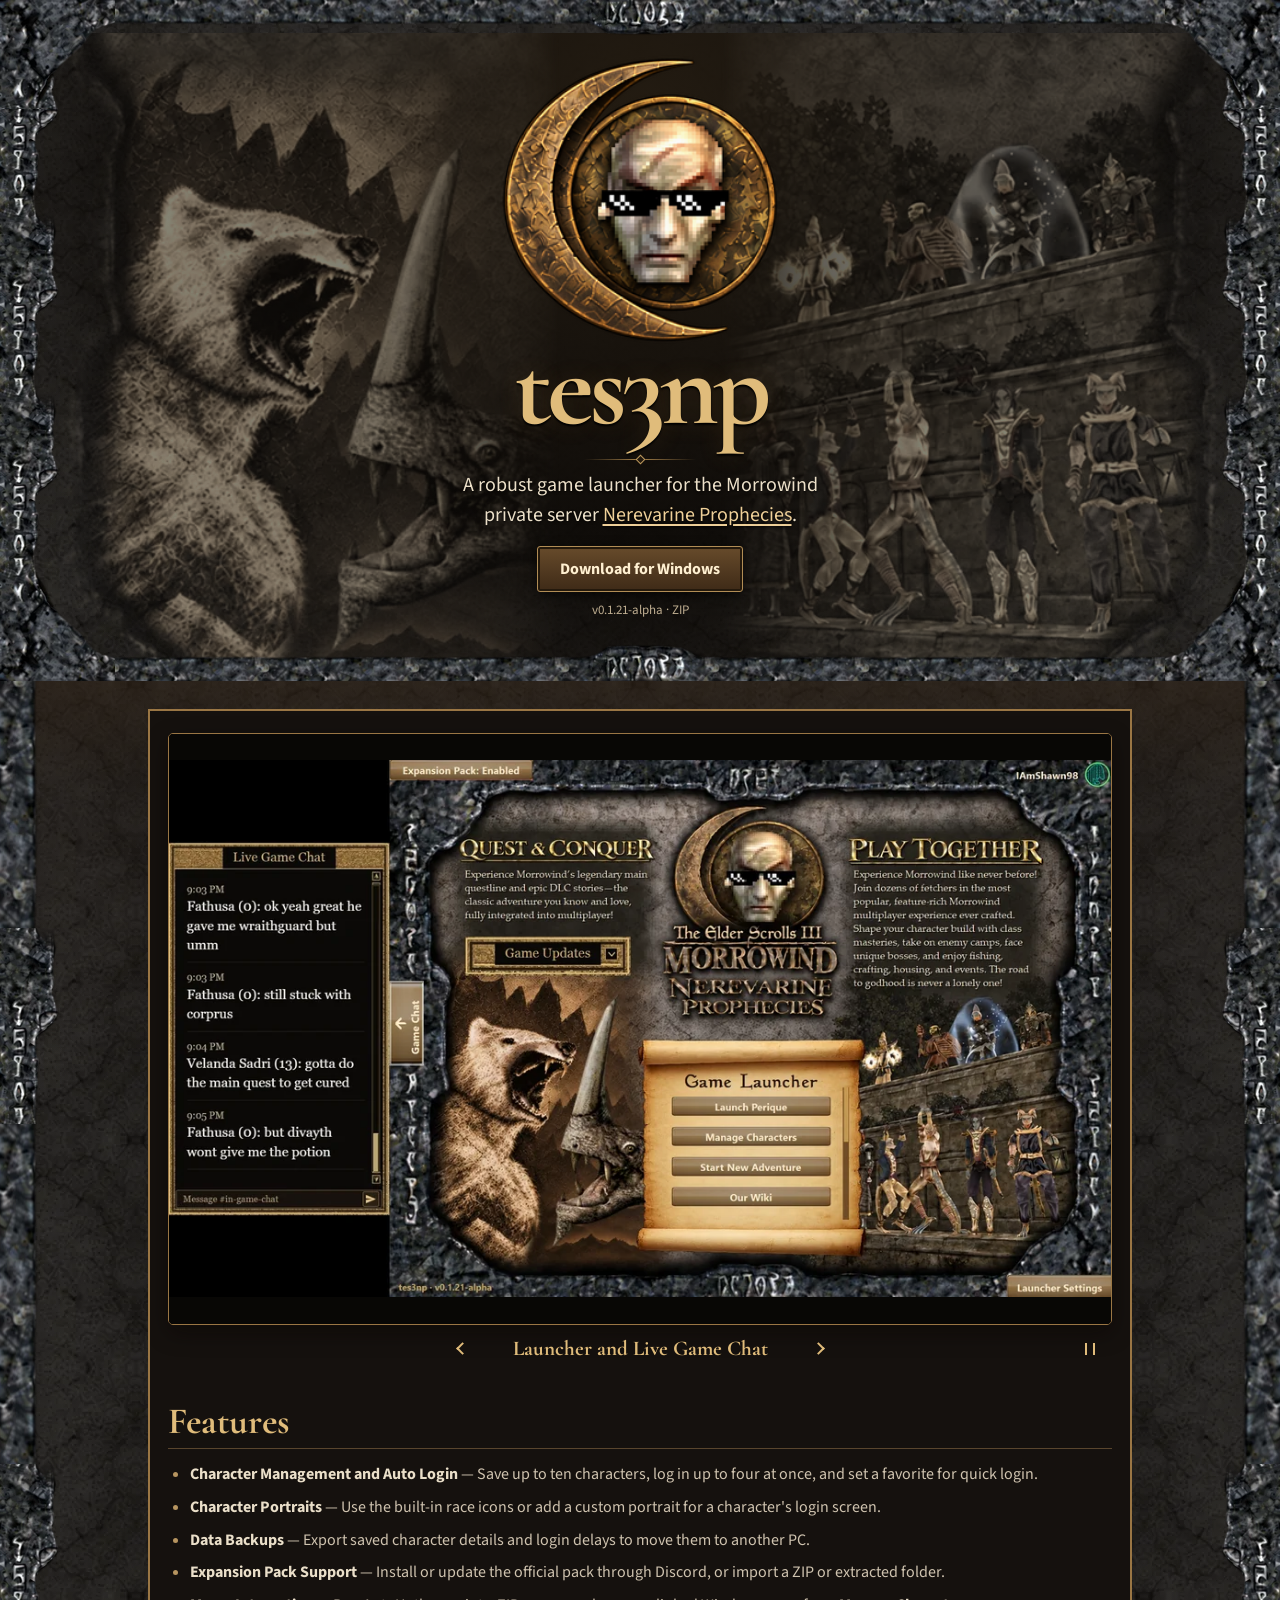
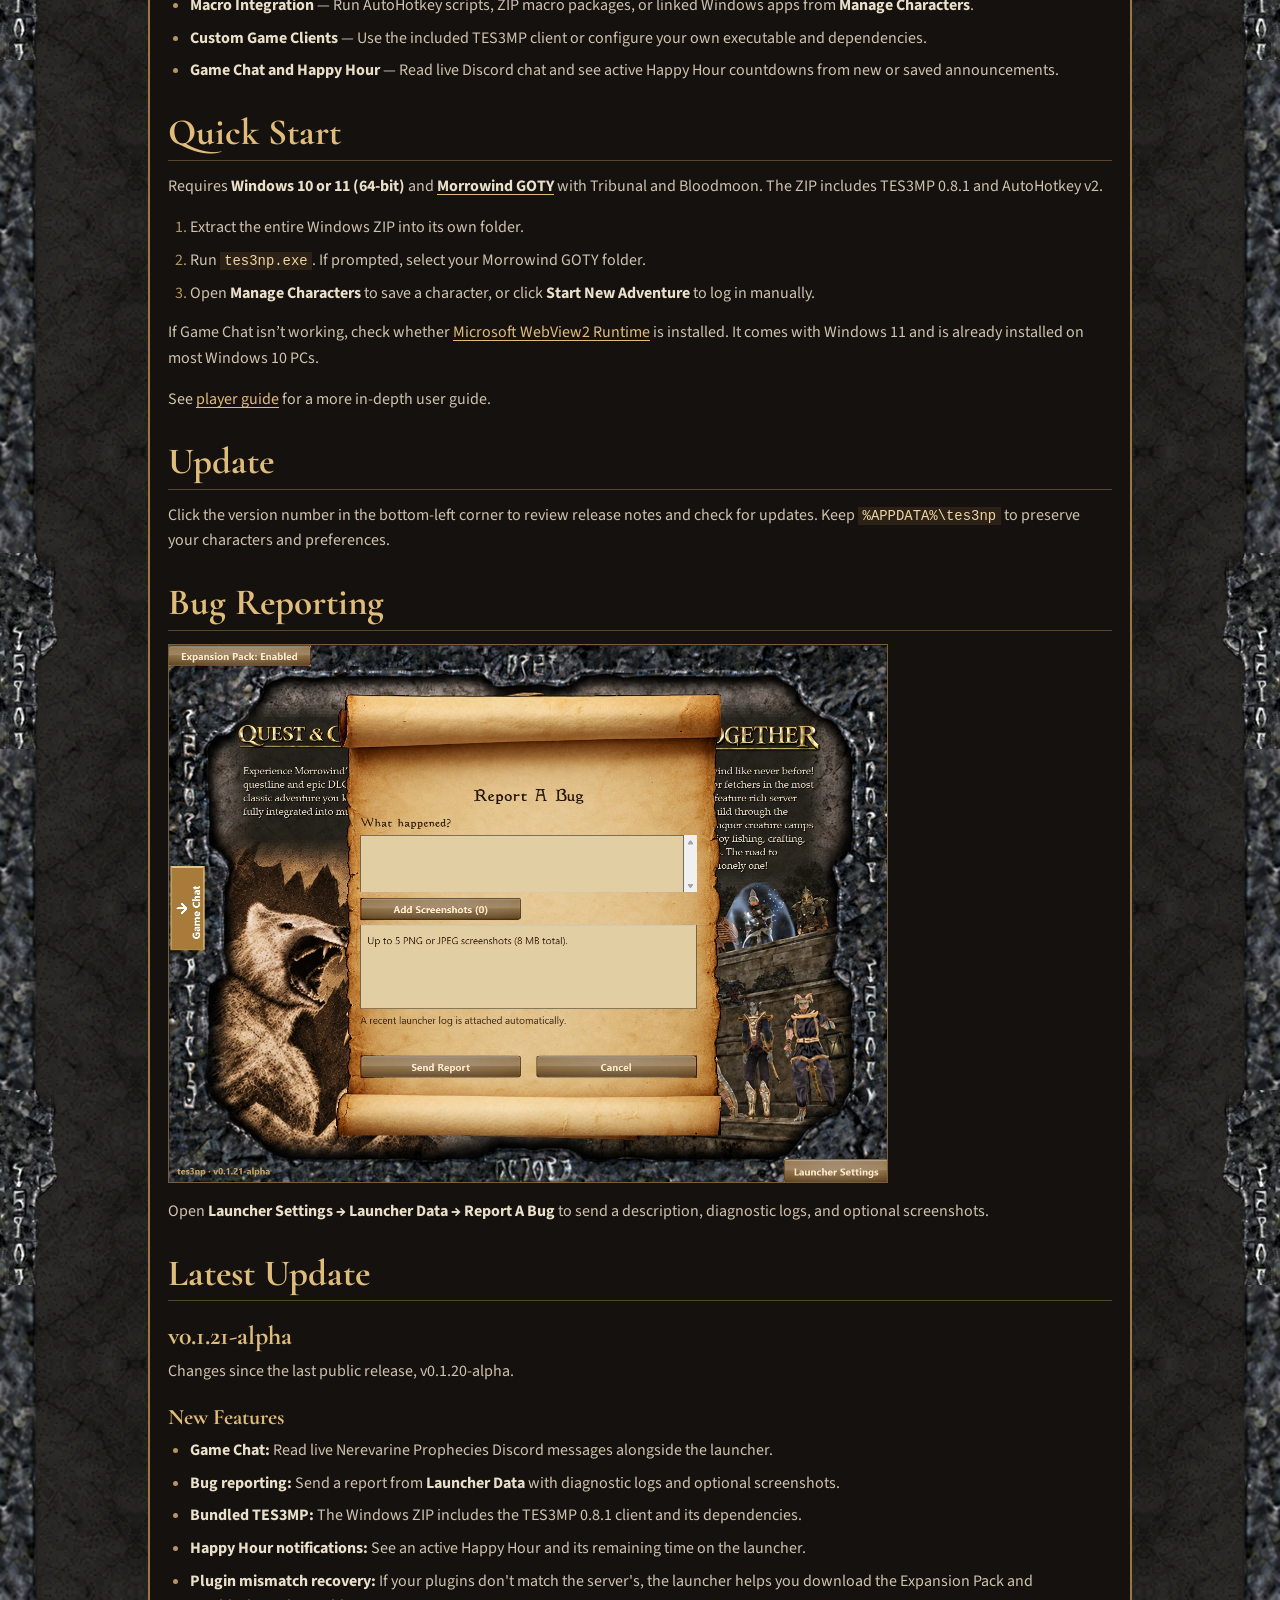
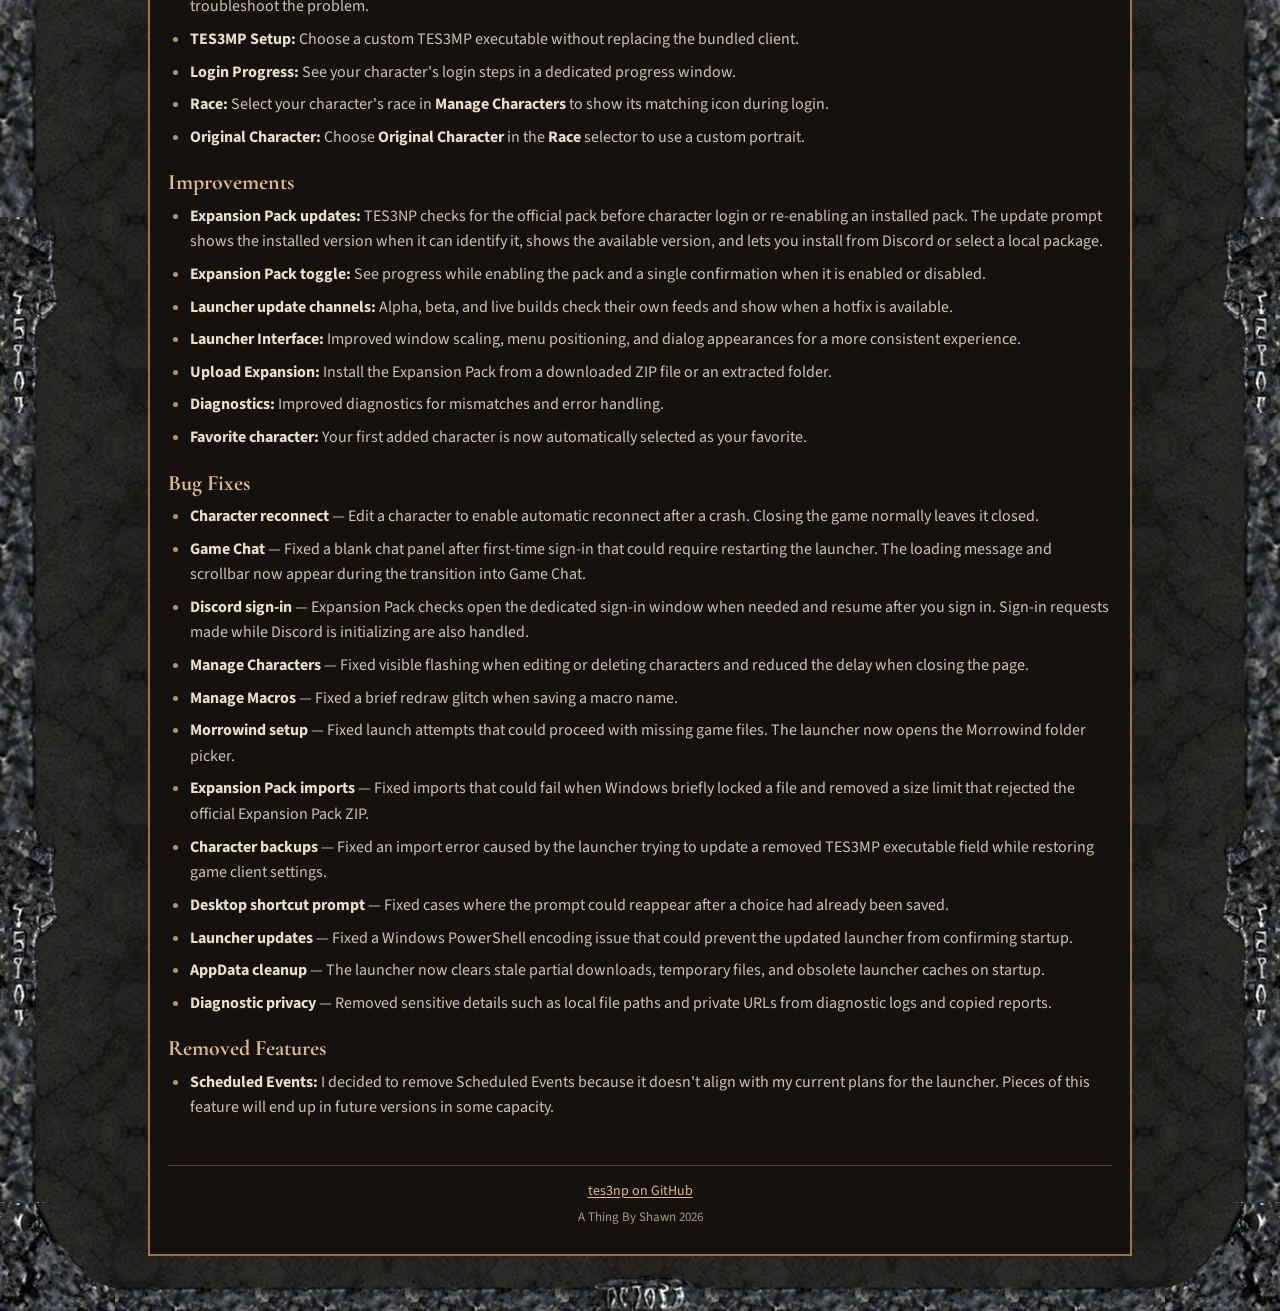
==== commit 670808cf: "Bust carousel JS/CSS caches after Firefox playback fix" ====
--- a/index.html
+++ b/index.html
@@ -8,7 +8,7 @@
   <title>tes3np | Official Download</title>
   <link rel="icon" href="./favicon.ico" sizes="16x16 32x32 48x48">
   <link rel="stylesheet" href="https://fonts.googleapis.com/css2?family=Cormorant+Garamond:wght@700&amp;family=Source+Sans+3:wght@400;700&amp;display=swap">
-  <link rel="stylesheet" href="./styles.css?v=41">
+  <link rel="stylesheet" href="./styles.css?v=42">
 </head>
 <body>
   <div id="top">
@@ -202,6 +202,6 @@
     <div class="page-cap page-cap-bottom" aria-hidden="true"></div>
   </div>
 
-  <script src="./carousel.js?v=6" defer></script>
+  <script src="./carousel.js?v=7" defer></script>
 </body>
 </html>
--- a/styles.css
+++ b/styles.css
@@ -241,9 +241,6 @@
   opacity: 1;
   transition: none;
 }
-@media (prefers-reduced-motion: reduce) {
-  .slide { transition: none; }
-}
 .slide-link {
   position: relative;
   display: block;
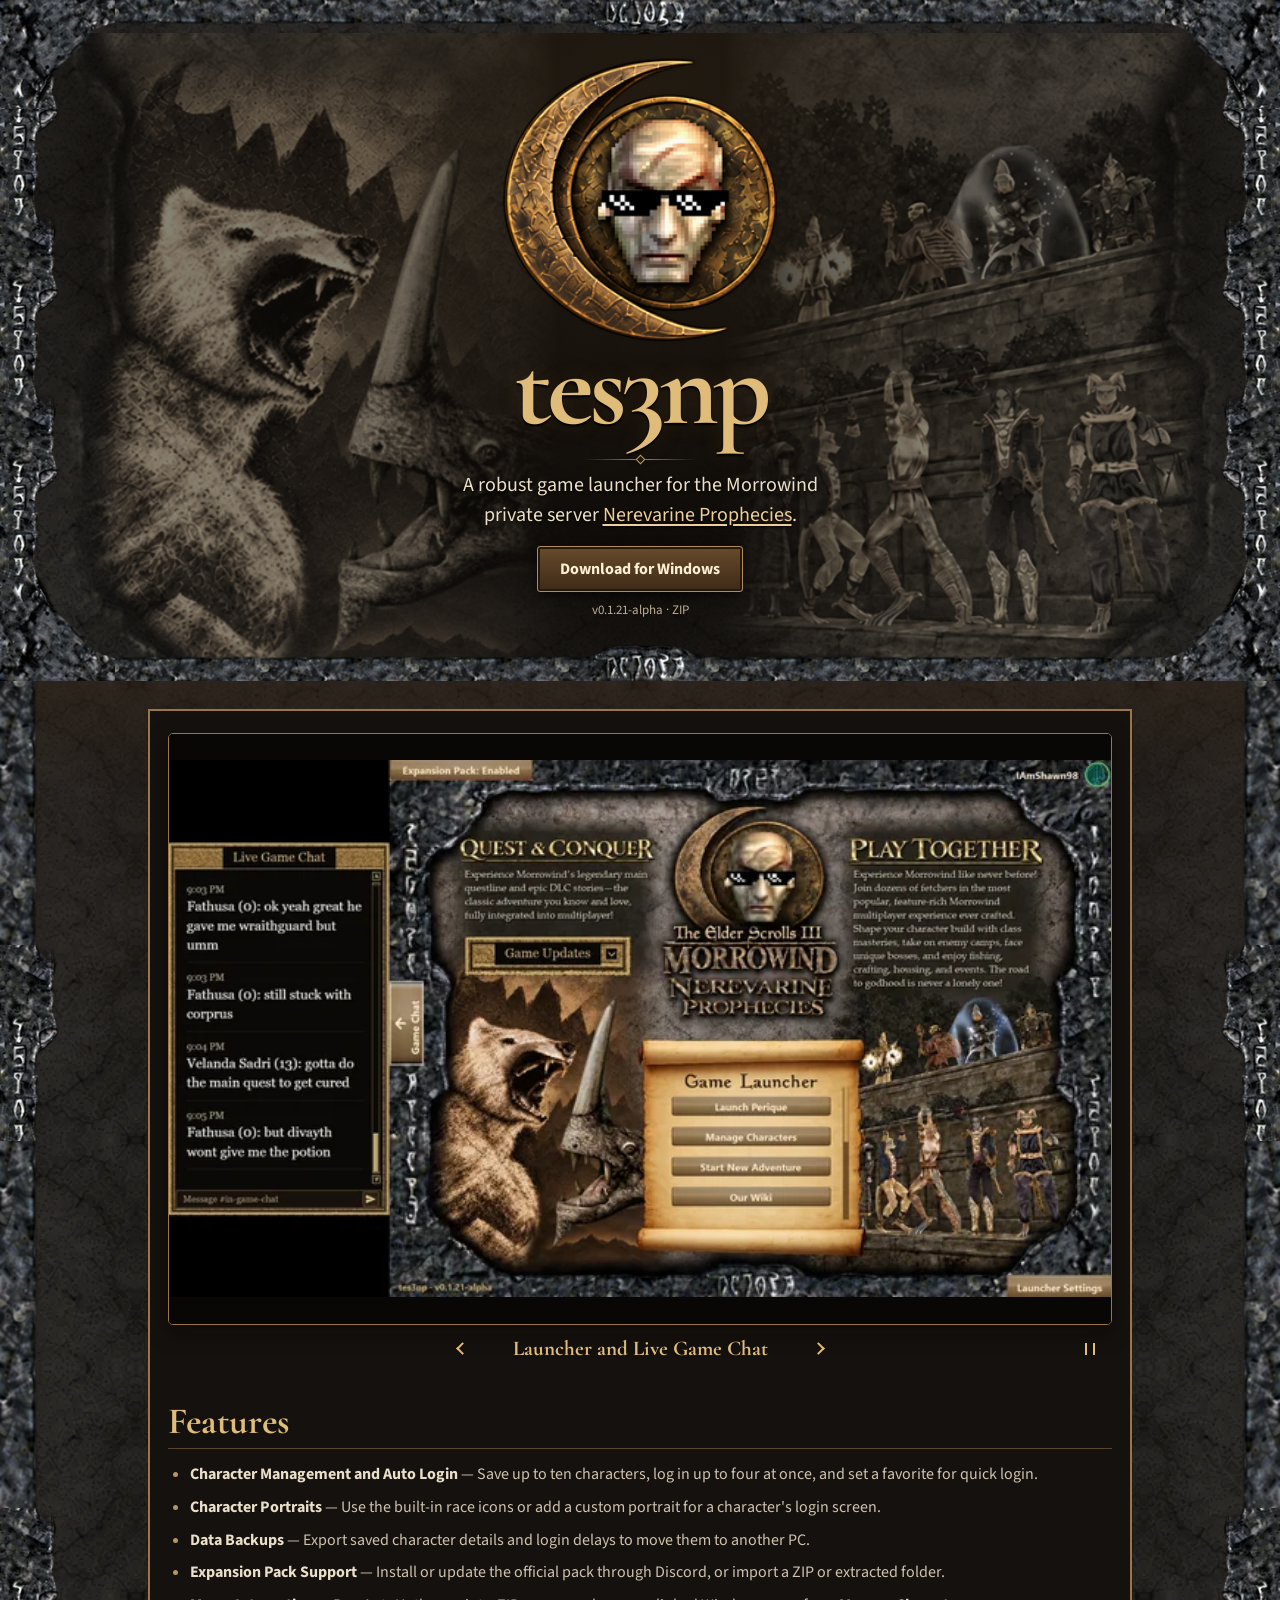
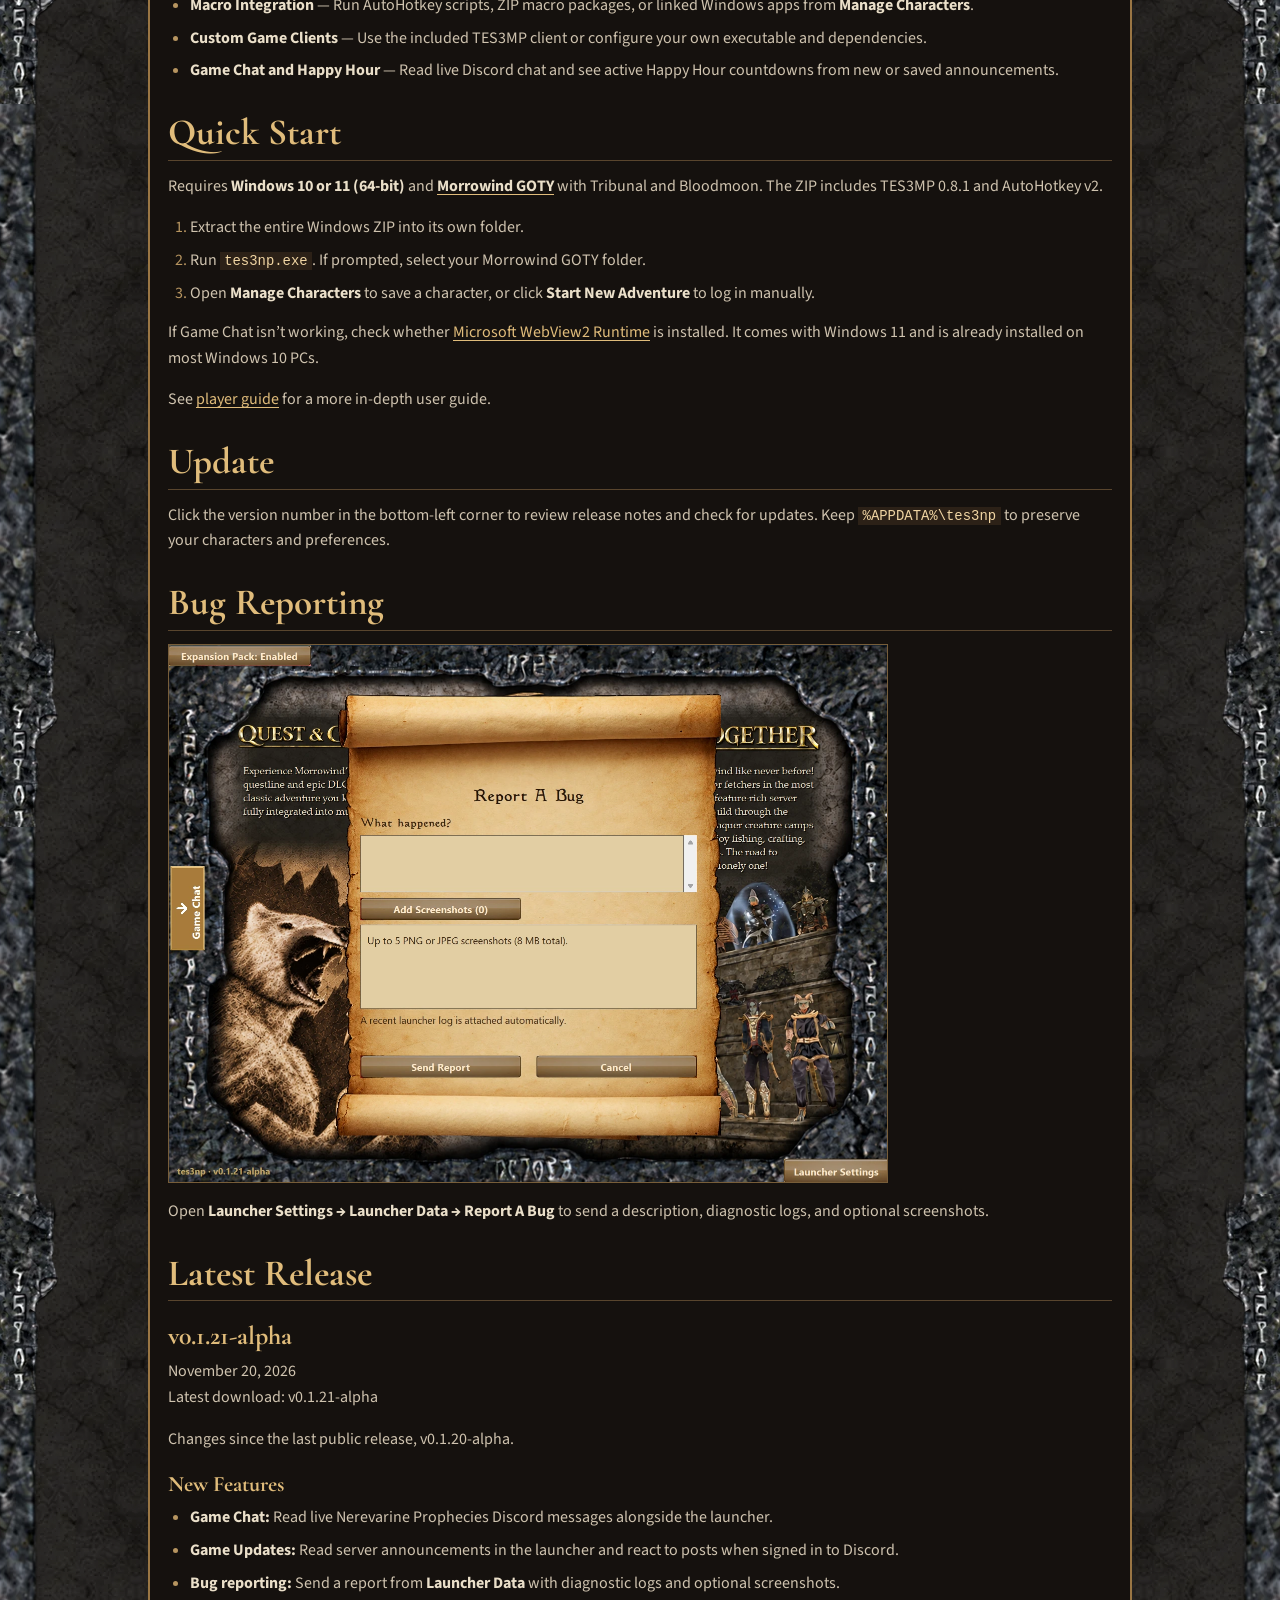
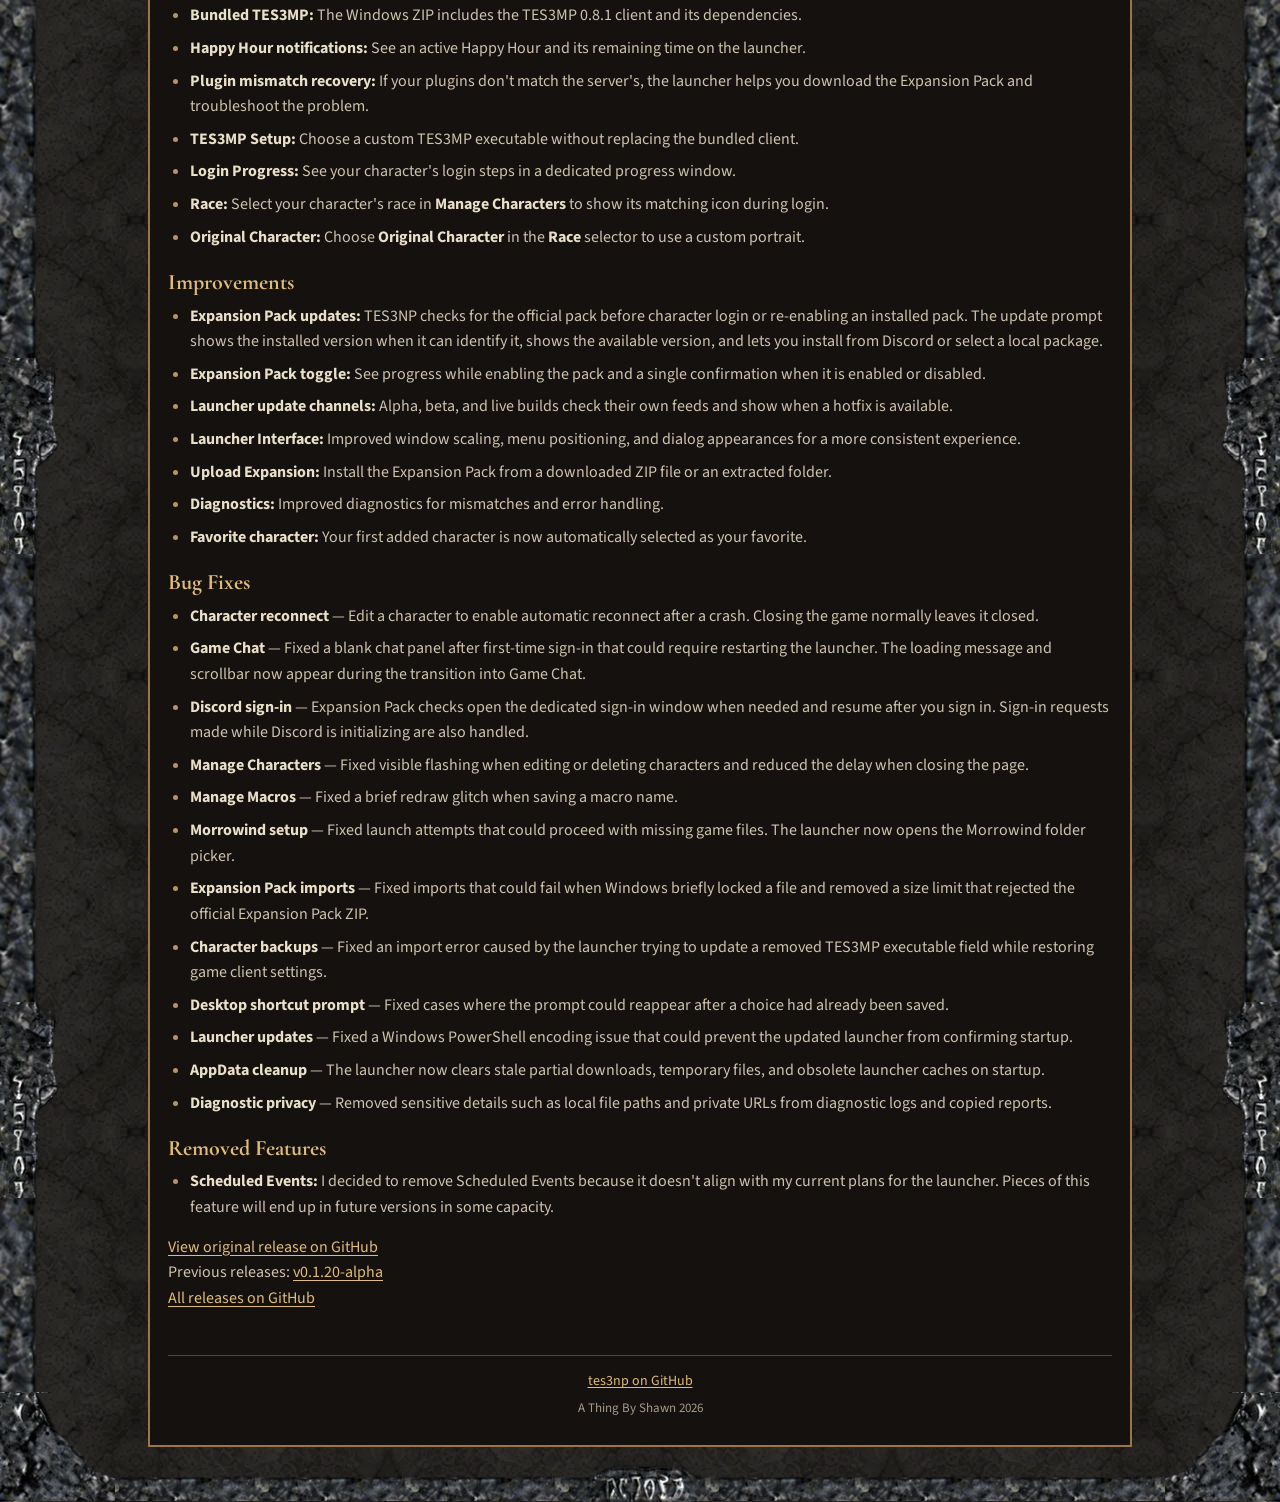
==== commit 2aadb1e3: "Add accessible release and hotfix history tabs to TES3NP website" ====
--- a/index.html
+++ b/index.html
@@ -8,7 +8,7 @@
   <title>tes3np | Official Download</title>
   <link rel="icon" href="./favicon.ico" sizes="16x16 32x32 48x48">
   <link rel="stylesheet" href="https://fonts.googleapis.com/css2?family=Cormorant+Garamond:wght@700&amp;family=Source+Sans+3:wght@400;700&amp;display=swap">
-  <link rel="stylesheet" href="./styles.css?v=42">
+  <link rel="stylesheet" href="./styles.css?v=43">
 </head>
 <body>
   <div id="top">
@@ -139,12 +139,23 @@
       </section>
 
       <section id="latest-update">
-        <h2>Latest Update</h2>
-        <h3 id="v0121-alpha--unreleased">v0.1.21-alpha</h3>
+        <h2>Latest Release</h2>
+        <div class="release-summary">
+          <h3 id="release-version">v0.1.21-alpha</h3>
+          <span class="release-date" id="release-published-date">November 20, 2026</span>
+        </div>
+        <p class="release-current-build" id="release-current-build">Latest download: v0.1.21-alpha</p>
+        <div class="release-tabs" role="tablist" aria-label="Published release history" hidden>
+          <button type="button" class="release-tab" id="release-notes-tab" role="tab" aria-controls="release-notes-panel" aria-selected="true" tabindex="0">Release Notes</button>
+          <button type="button" class="release-tab" id="hotfix-history-tab" role="tab" aria-controls="hotfix-history-panel" aria-selected="false" tabindex="-1">Hotfix History</button>
+        </div>
+        <div class="release-panel" id="release-notes-panel" role="tabpanel" aria-labelledby="release-notes-tab">
+          <div id="release-notes-body">
         <p>Changes since the last public release, v0.1.20-alpha.</p>
         <h4 id="new-features">New Features</h4>
         <ul>
           <li><strong>Game Chat:</strong> Read live Nerevarine Prophecies Discord messages alongside the launcher.</li>
+          <li><strong>Game Updates:</strong> Read server announcements in the launcher and react to posts when signed in to Discord.</li>
           <li><strong>Bug reporting:</strong> Send a report from <strong>Launcher Data</strong> with diagnostic logs and optional screenshots.</li>
           <li><strong>Bundled TES3MP:</strong> The Windows ZIP includes the TES3MP 0.8.1 client and its dependencies.</li>
           <li><strong>Happy Hour notifications:</strong> See an active Happy Hour and its remaining time on the launcher.</li>
@@ -183,6 +194,20 @@
         <ul>
           <li><strong>Scheduled Events:</strong> I decided to remove Scheduled Events because it doesn't align with my current plans for the launcher. Pieces of this feature will end up in future versions in some capacity.</li>
         </ul>
+          </div>
+        </div>
+        <div class="release-panel" id="hotfix-history-panel" role="tabpanel" aria-labelledby="hotfix-history-tab" hidden>
+          <p class="release-empty" id="hotfix-history-empty">No hotfixes have been published for this release.</p>
+          <div id="hotfix-history-body"></div>
+        </div>
+        <div class="release-links">
+          <a id="current-release-link" href="https://github.com/IAmShawn98/tes3np/releases/tag/v0.1.21-alpha">View original release on GitHub</a>
+          <div class="release-archive"><span>Previous releases:</span>
+            <span id="release-archive-links"><a href="https://github.com/IAmShawn98/tes3np/releases/tag/v0.1.20-alpha">v0.1.20-alpha</a></span>
+          </div>
+          <a href="https://github.com/IAmShawn98/tes3np/releases">All releases on GitHub</a>
+        </div>
+        <p id="release-history-status" class="release-history-status" role="status" aria-live="polite"></p>
       </section>
     </main>
 
@@ -203,5 +228,6 @@
   </div>
 
   <script src="./carousel.js?v=7" defer></script>
+  <script src="./release-history.js?v=1" defer></script>
 </body>
 </html>
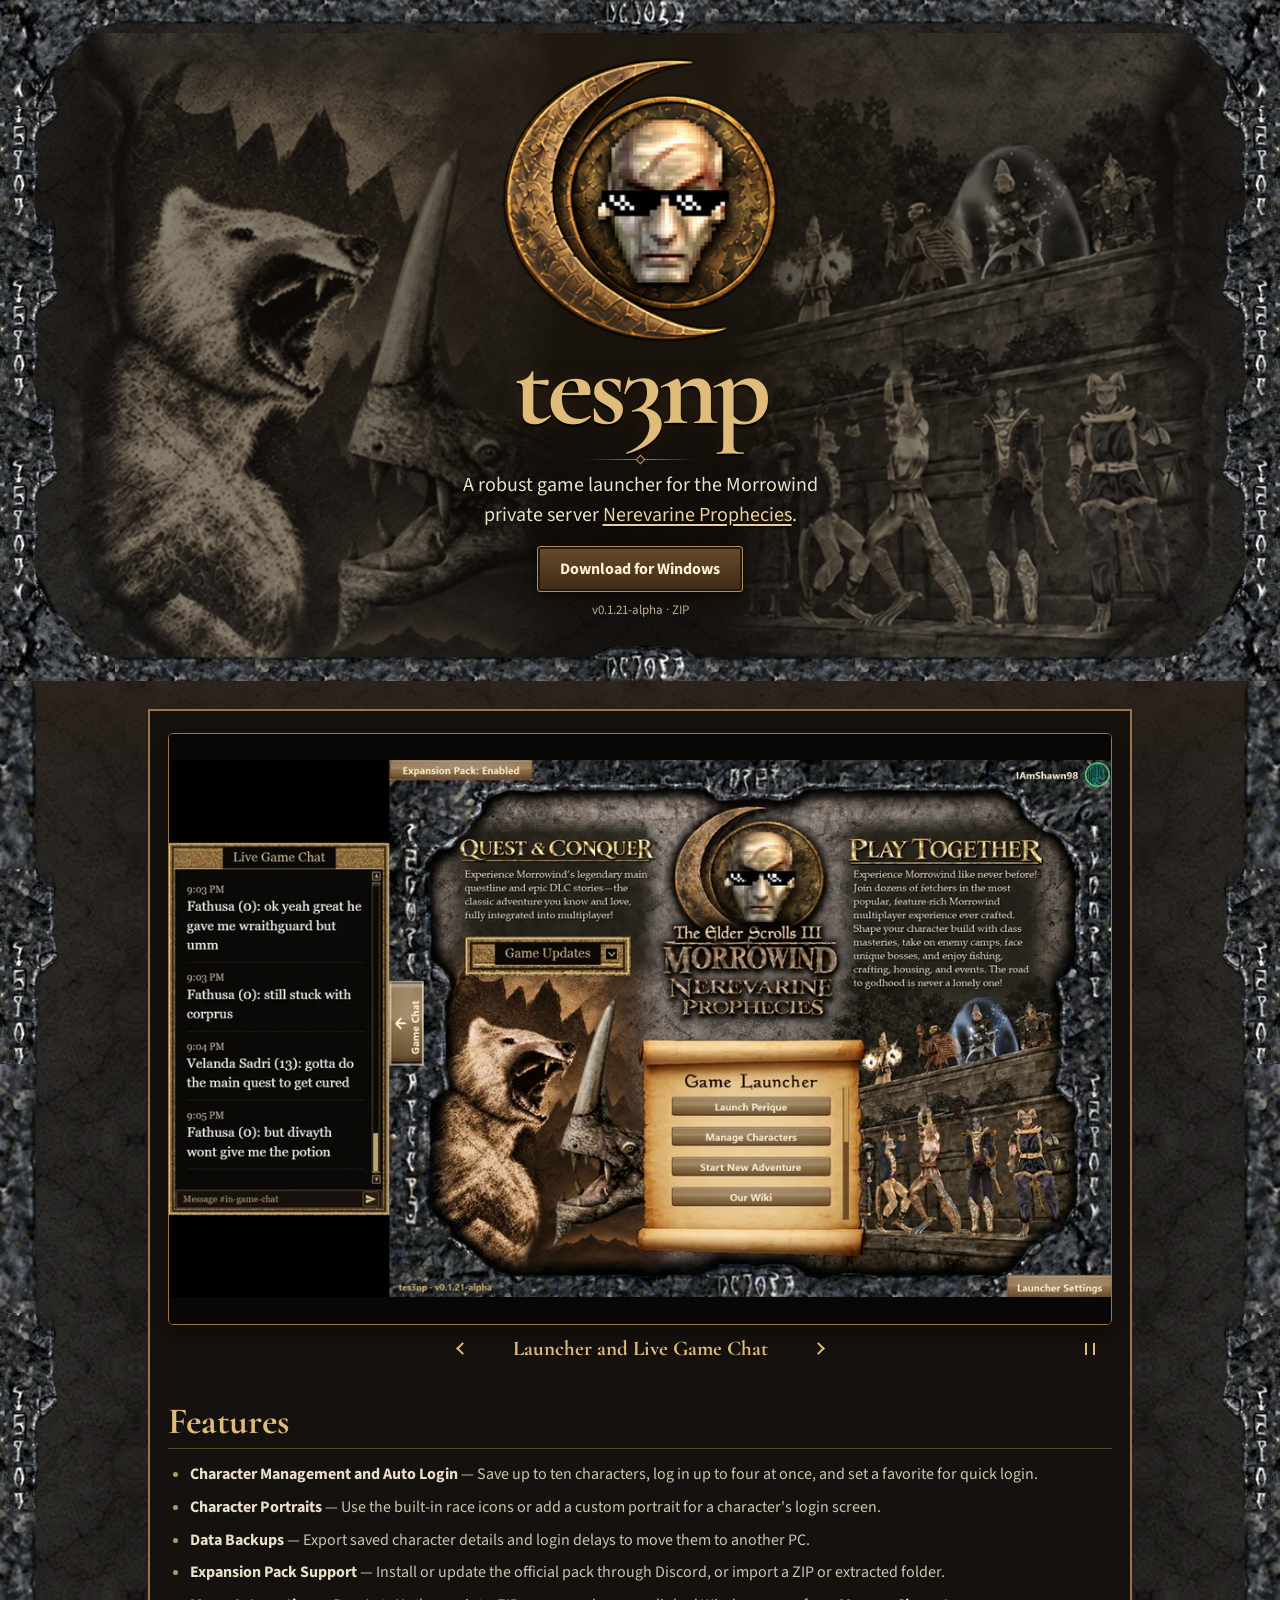
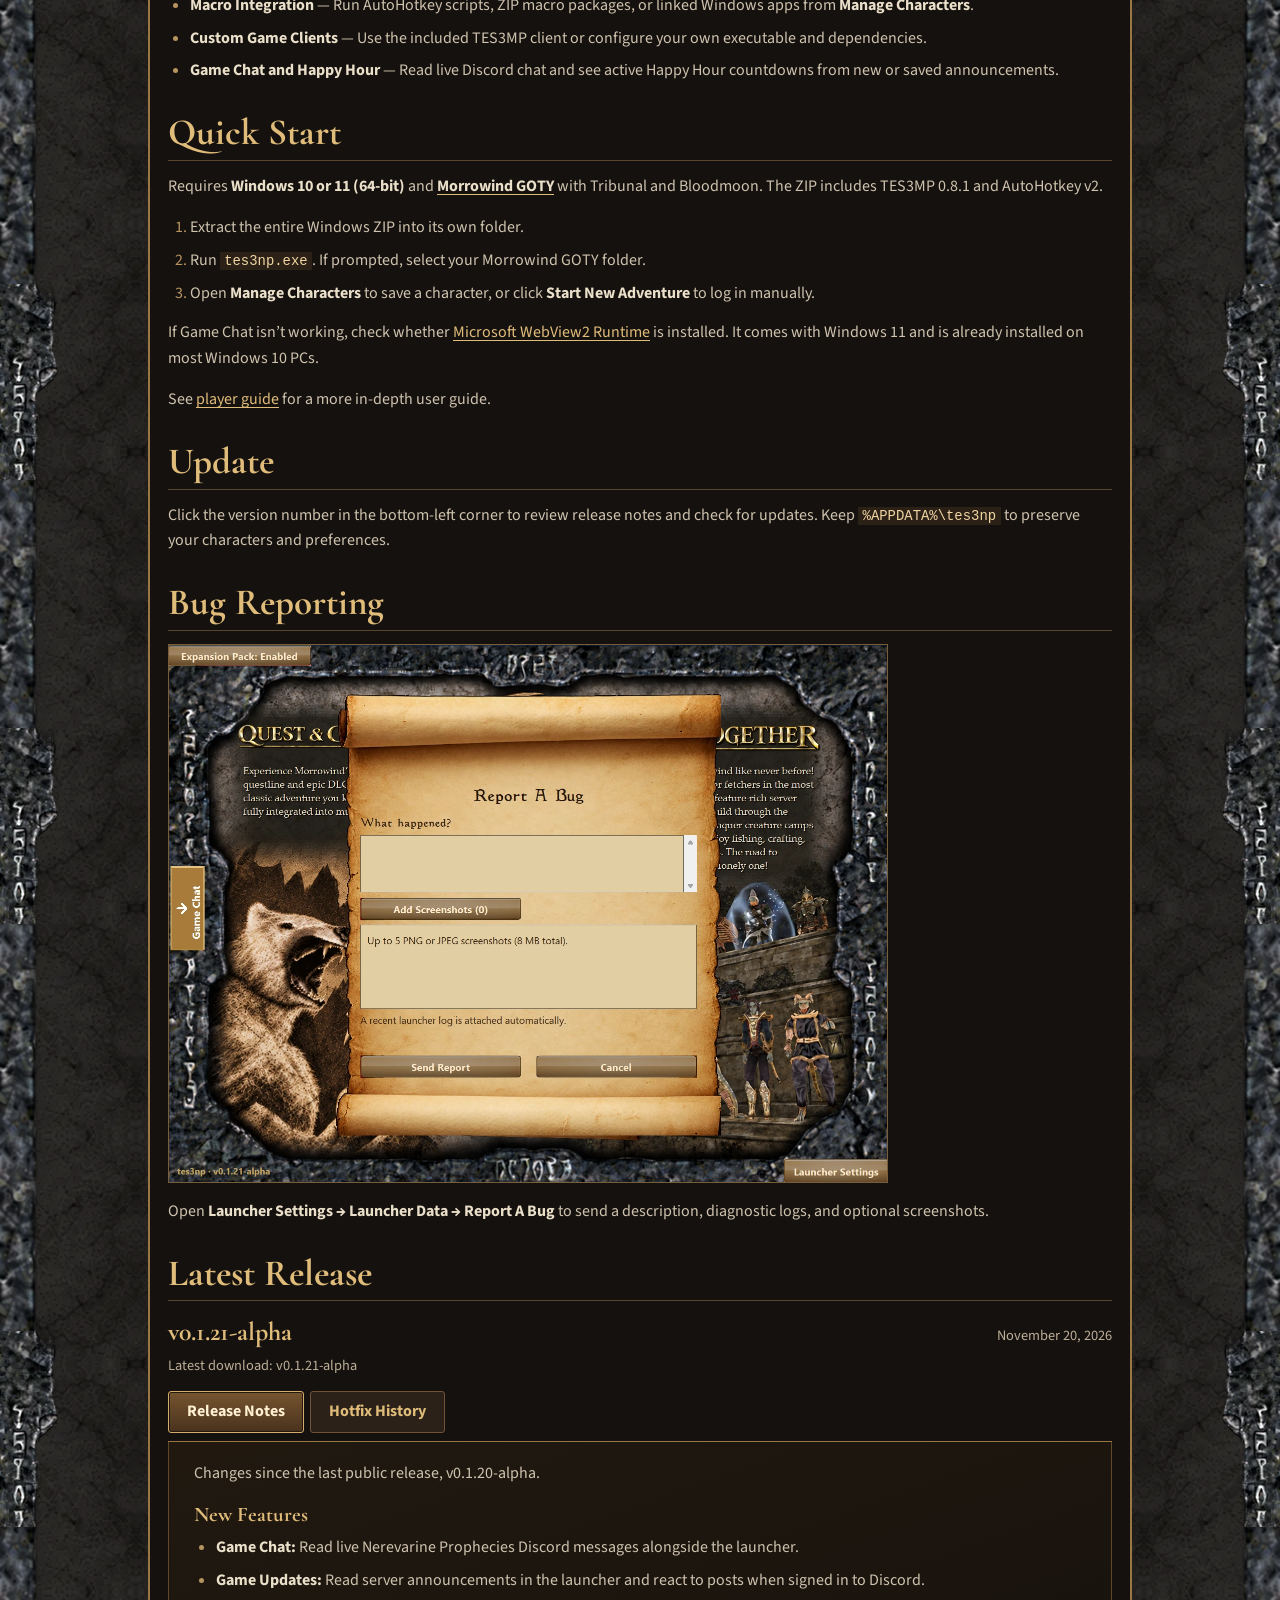
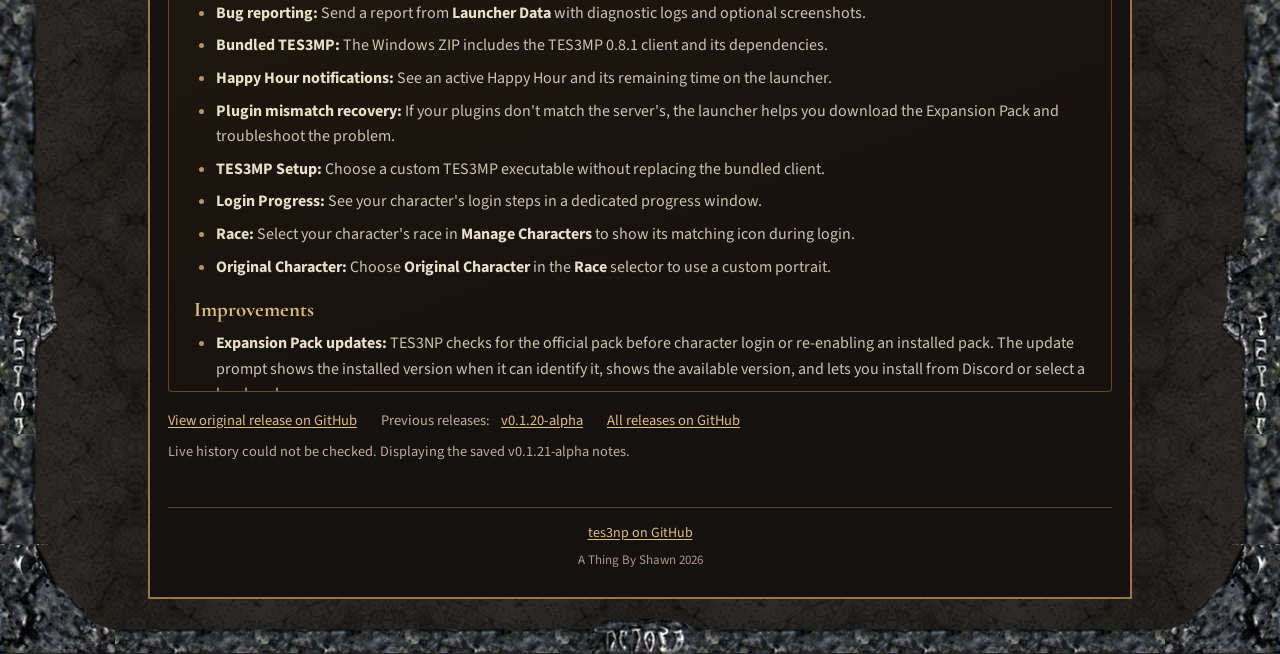
==== commit 91f5280a: "Refresh cached website release browser for GitHub append-only hotfix index" ====
--- a/index.html
+++ b/index.html
@@ -228,6 +228,6 @@
   </div>
 
   <script src="./carousel.js?v=7" defer></script>
-  <script src="./release-history.js?v=1" defer></script>
+  <script src="./release-history.js?v=2" defer></script>
 </body>
 </html>
--- a/styles.css
+++ b/styles.css
@@ -449,3 +449,107 @@
   }
   .rotation { position: static; }
 }
+
+
+/* Published release notes share the site's existing dark stone and gold theme. */
+.release-summary {
+  display: flex;
+  flex-wrap: wrap;
+  align-items: baseline;
+  justify-content: space-between;
+  gap: 6px 18px;
+}
+#latest-update .release-summary h3 {
+  margin: 3px 0 7px;
+  overflow-wrap: anywhere;
+}
+.release-date,
+.release-current-build,
+.release-history-status {
+  color: #bcae98;
+  font-size: .9rem;
+}
+.release-current-build { margin: 0 0 14px; }
+.release-tabs {
+  display: flex;
+  flex-wrap: wrap;
+  gap: 6px;
+  margin-bottom: 0;
+  border-bottom: 1px solid #9a7644;
+  padding: 0 0 8px;
+}
+.release-tab {
+  flex: 0 1 auto;
+  min-height: 40px;
+  padding: 7px 18px;
+  border: 1px solid #705334;
+  border-radius: 3px;
+  background: #2b2118;
+  color: #e0bc7b;
+  font-weight: 700;
+}
+.release-tab:hover { background: #3e2b1b; color: #fff0d1; }
+.release-tab[aria-selected="true"] {
+  border-color: #d3ad6d;
+  background: linear-gradient(#76552f, #49321d);
+  box-shadow: inset 0 0 0 1px #24190c;
+  color: #fff0d1;
+}
+.release-panel {
+  max-height: 550px;
+  min-height: 126px;
+  overflow: auto;
+  overscroll-behavior: contain;
+  padding: 19px clamp(14px, 2.3vw, 25px) 15px;
+  border: 1px solid #60482b;
+  border-top: 0;
+  border-radius: 0 0 4px 4px;
+  background: linear-gradient(160deg, #211910, #17120d 72%);
+  scrollbar-color: #997449 #271c13;
+}
+.release-panel p { margin-bottom: 13px; }
+.release-panel ul { margin-bottom: 18px; }
+#latest-update .release-panel h4 {
+  margin: 16px 0 9px;
+  font-size: 1.3rem;
+}
+#latest-update .release-panel h4:first-child { margin-top: 0; }
+#latest-update .release-panel h5 {
+  margin: 11px 0 6px;
+  color: #e6c78d;
+  font: 700 1.11rem/1.25 "Cormorant Garamond", Georgia, serif;
+}
+.release-panel li { overflow-wrap: anywhere; }
+.release-hotfix + .release-hotfix {
+  margin-top: 27px;
+  border-top: 1px solid #59452d;
+  padding-top: 19px;
+}
+#latest-update .release-hotfix h4 { margin: 0 0 4px; }
+.release-hotfix-date {
+  display: block;
+  margin: 0 0 12px;
+  color: #c4af8b;
+  font-size: .875rem;
+}
+.release-empty { color: #bcae98; }
+.release-links {
+  display: flex;
+  flex-wrap: wrap;
+  gap: 9px 24px;
+  align-items: baseline;
+  margin-top: 17px;
+  font-size: .91rem;
+}
+.release-archive {
+  display: inline-flex;
+  flex-wrap: wrap;
+  gap: 3px 11px;
+}
+.release-archive span:first-child { color: #bcae98; }
+#release-archive-links { display: inline-flex; flex-wrap: wrap; gap: 5px 13px; }
+.release-history-status { min-height: 1.15em; margin: 8px 0 0; }
+@media (max-width: 520px) {
+  .release-tab { flex: 1 1 42%; padding-inline: 8px; }
+  .release-panel { max-height: 490px; }
+}
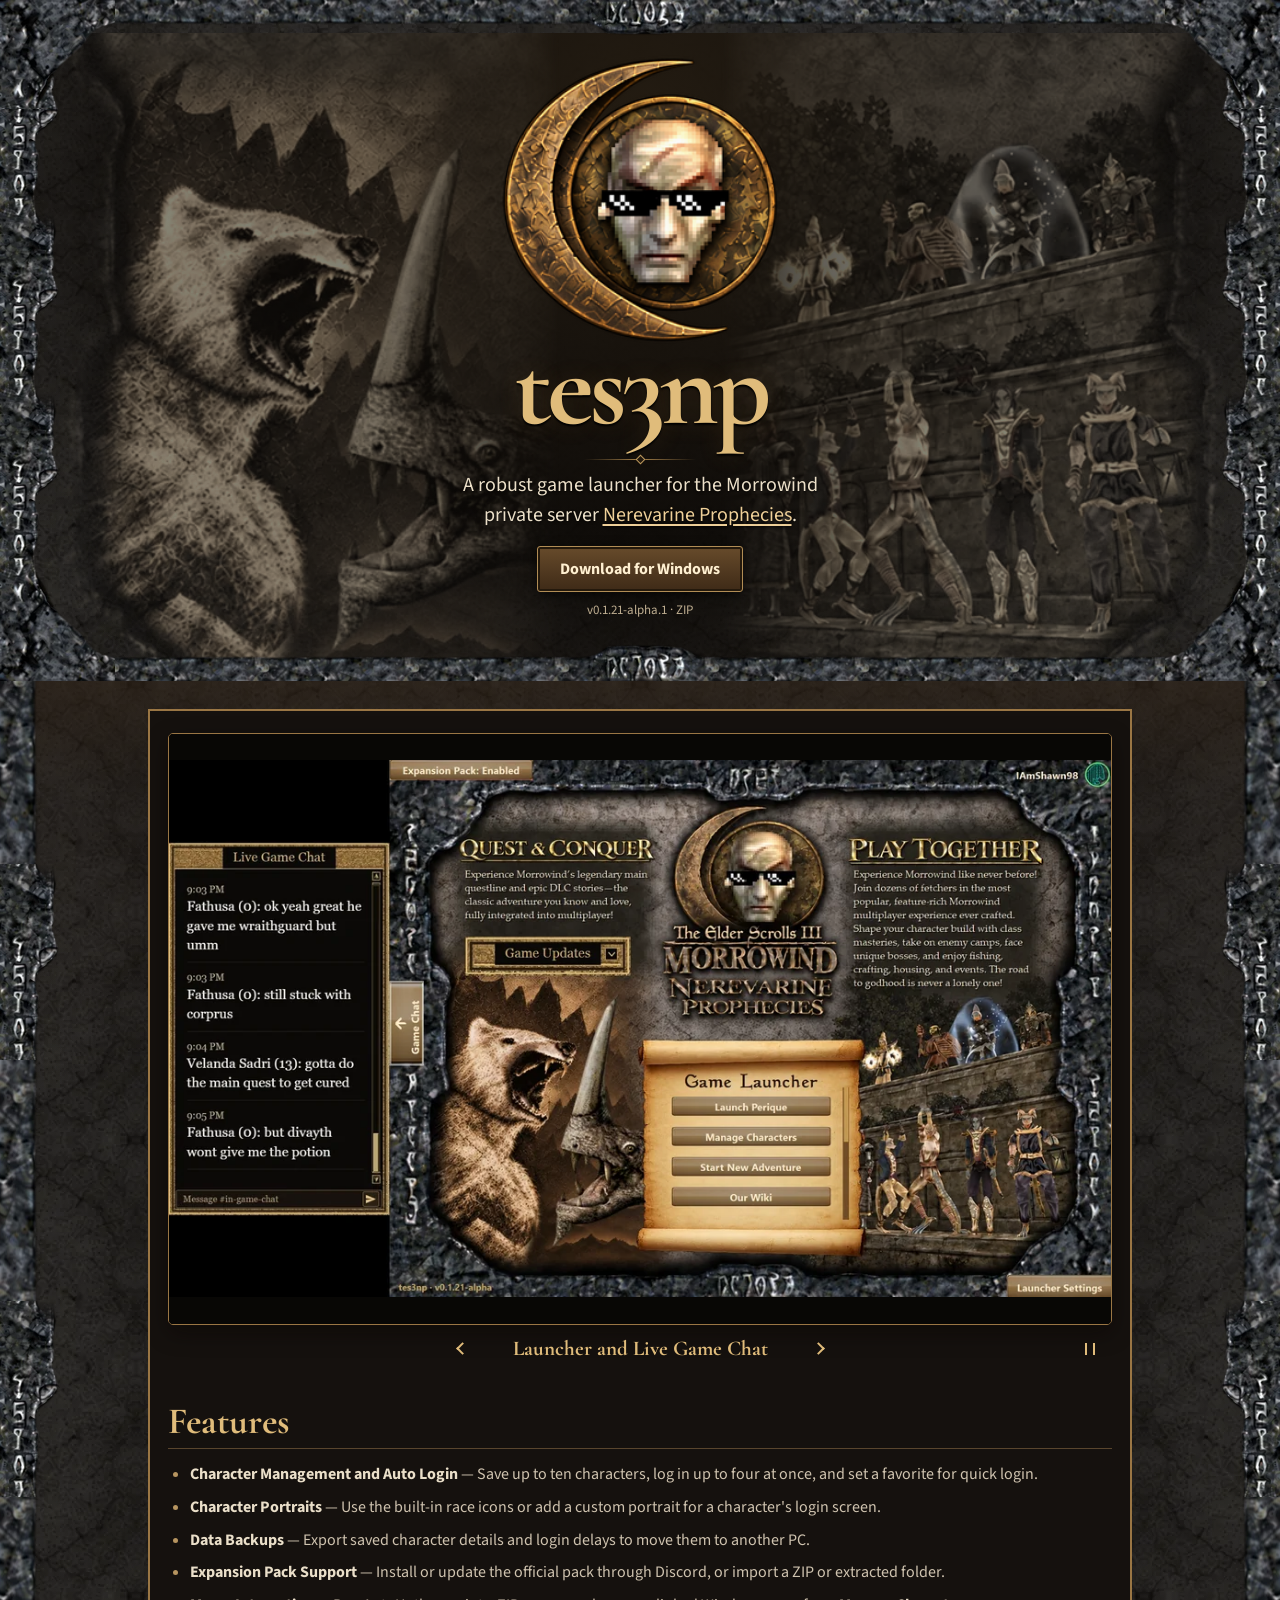
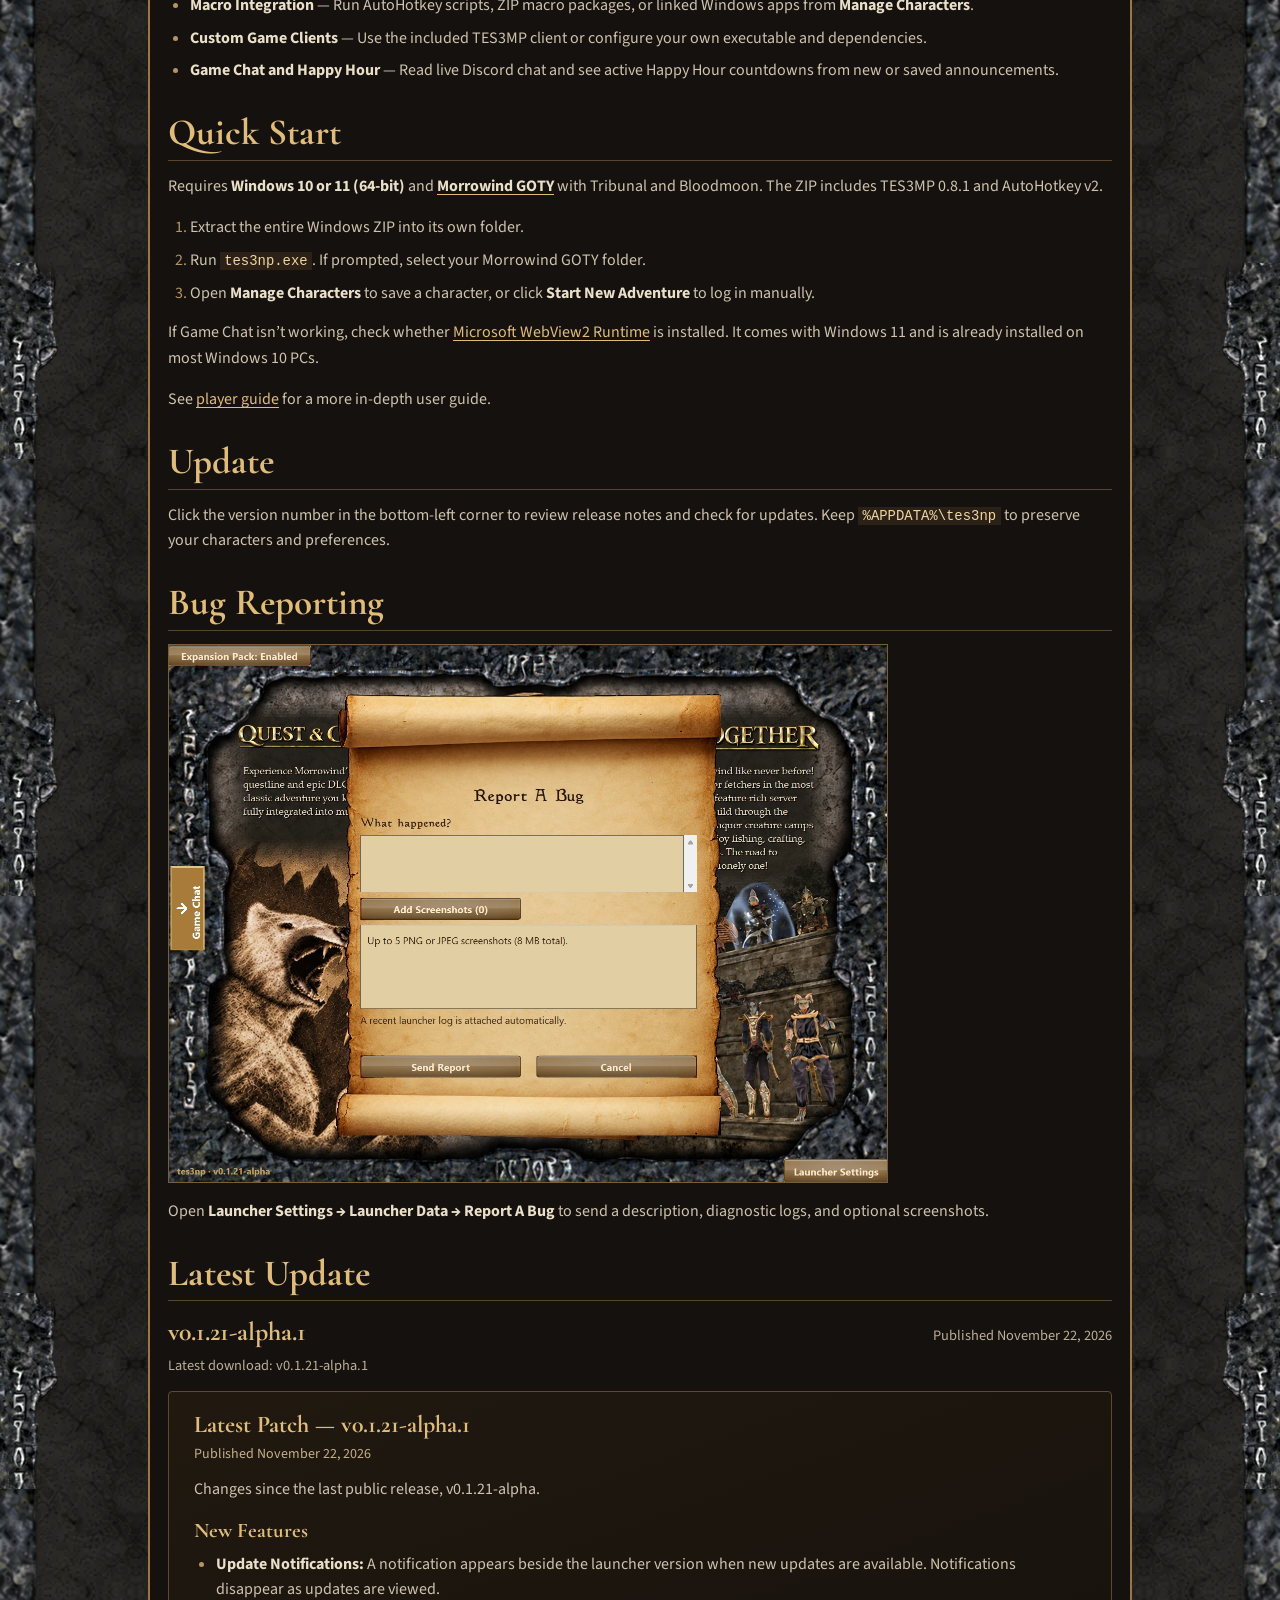
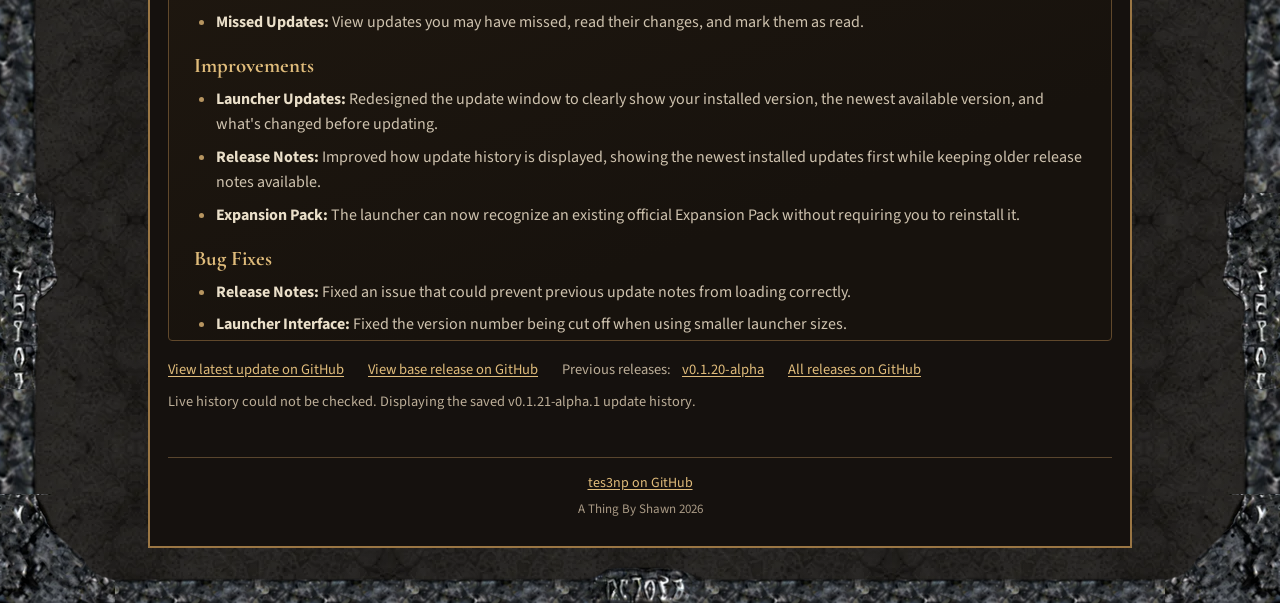
==== commit f8a19458: "Show patches and base release in one README-style website history" ====
--- a/index.html
+++ b/index.html
@@ -8,7 +8,7 @@
   <title>tes3np | Official Download</title>
   <link rel="icon" href="./favicon.ico" sizes="16x16 32x32 48x48">
   <link rel="stylesheet" href="https://fonts.googleapis.com/css2?family=Cormorant+Garamond:wght@700&amp;family=Source+Sans+3:wght@400;700&amp;display=swap">
-  <link rel="stylesheet" href="./styles.css?v=43">
+  <link rel="stylesheet" href="./styles.css?v=44">
 </head>
 <body>
   <div id="top">
@@ -18,8 +18,8 @@
       <div class="jumbotron-ornament" aria-hidden="true"></div>
       <p class="intro">A robust game launcher for the Morrowind private server <a href="https://wiki.nerevarineprophecies.com/Main_Page">Nerevarine Prophecies</a>.</p>
       <div class="download-row">
-        <a class="download" href="https://github.com/IAmShawn98/tes3np/releases/download/v0.1.21-alpha/tes3np-v0.1.21-alpha-windows.zip">Download for Windows</a>
-        <span class="release">v0.1.21-alpha · ZIP</span>
+        <a class="download" href="https://github.com/IAmShawn98/tes3np/releases/download/v0.1.21-alpha.1/tes3np-v0.1.21-alpha.1-windows.zip">Download for Windows</a>
+        <span class="release">v0.1.21-alpha.1 · ZIP</span>
       </div>
       <div class="jumbotron-frame" aria-hidden="true"></div>
     </section>
@@ -139,69 +139,92 @@
       </section>
 
       <section id="latest-update">
-        <h2>Latest Release</h2>
+        <h2>Latest Update</h2>
         <div class="release-summary">
-          <h3 id="release-version">v0.1.21-alpha</h3>
-          <span class="release-date" id="release-published-date">November 20, 2026</span>
-        </div>
-        <p class="release-current-build" id="release-current-build">Latest download: v0.1.21-alpha</p>
-        <div class="release-tabs" role="tablist" aria-label="Published release history" hidden>
-          <button type="button" class="release-tab" id="release-notes-tab" role="tab" aria-controls="release-notes-panel" aria-selected="true" tabindex="0">Release Notes</button>
-          <button type="button" class="release-tab" id="hotfix-history-tab" role="tab" aria-controls="hotfix-history-panel" aria-selected="false" tabindex="-1">Hotfix History</button>
-        </div>
-        <div class="release-panel" id="release-notes-panel" role="tabpanel" aria-labelledby="release-notes-tab">
+          <h3 id="release-version">v0.1.21-alpha.1</h3>
+          <span class="release-date" id="release-published-date">Published November 22, 2026</span>
+        </div>
+        <p class="release-current-build" id="release-current-build">Latest download: v0.1.21-alpha.1</p>
+        <div class="release-panel" id="release-notes-panel" role="region" aria-label="Published update history">
           <div id="release-notes-body">
-        <p>Changes since the last public release, v0.1.20-alpha.</p>
-        <h4 id="new-features">New Features</h4>
-        <ul>
-          <li><strong>Game Chat:</strong> Read live Nerevarine Prophecies Discord messages alongside the launcher.</li>
-          <li><strong>Game Updates:</strong> Read server announcements in the launcher and react to posts when signed in to Discord.</li>
-          <li><strong>Bug reporting:</strong> Send a report from <strong>Launcher Data</strong> with diagnostic logs and optional screenshots.</li>
-          <li><strong>Bundled TES3MP:</strong> The Windows ZIP includes the TES3MP 0.8.1 client and its dependencies.</li>
-          <li><strong>Happy Hour notifications:</strong> See an active Happy Hour and its remaining time on the launcher.</li>
-          <li><strong>Plugin mismatch recovery:</strong> If your plugins don't match the server's, the launcher helps you download the Expansion Pack and troubleshoot the problem.</li>
-          <li><strong>TES3MP Setup:</strong> Choose a custom TES3MP executable without replacing the bundled client.</li>
-          <li><strong>Login Progress:</strong> See your character's login steps in a dedicated progress window.</li>
-          <li><strong>Race:</strong> Select your character's race in <strong>Manage Characters</strong> to show its matching icon during login.</li>
-          <li><strong>Original Character:</strong> Choose <strong>Original Character</strong> in the <strong>Race</strong> selector to use a custom portrait.</li>
-        </ul>
-        <h4 id="improvements">Improvements</h4>
-        <ul>
-          <li><strong>Expansion Pack updates:</strong> TES3NP checks for the official pack before character login or re-enabling an installed pack. The update prompt shows the installed version when it can identify it, shows the available version, and lets you install from Discord or select a local package.</li>
-          <li><strong>Expansion Pack toggle:</strong> See progress while enabling the pack and a single confirmation when it is enabled or disabled.</li>
-          <li><strong>Launcher update channels:</strong> Alpha, beta, and live builds check their own feeds and show when a hotfix is available.</li>
-          <li><strong>Launcher Interface:</strong> Improved window scaling, menu positioning, and dialog appearances for a more consistent experience.</li>
-          <li><strong>Upload Expansion:</strong> Install the Expansion Pack from a downloaded ZIP file or an extracted folder.</li>
-          <li><strong>Diagnostics:</strong> Improved diagnostics for mismatches and error handling.</li>
-          <li><strong>Favorite character:</strong> Your first added character is now automatically selected as your favorite.</li>
-        </ul>
-        <h4 id="bug-fixes">Bug Fixes</h4>
-        <ul>
-          <li><strong>Character reconnect</strong> — Edit a character to enable automatic reconnect after a crash. Closing the game normally leaves it closed.</li>
-          <li><strong>Game Chat</strong> — Fixed a blank chat panel after first-time sign-in that could require restarting the launcher. The loading message and scrollbar now appear during the transition into Game Chat.</li>
-          <li><strong>Discord sign-in</strong> — Expansion Pack checks open the dedicated sign-in window when needed and resume after you sign in. Sign-in requests made while Discord is initializing are also handled.</li>
-          <li><strong>Manage Characters</strong> — Fixed visible flashing when editing or deleting characters and reduced the delay when closing the page.</li>
-          <li><strong>Manage Macros</strong> — Fixed a brief redraw glitch when saving a macro name.</li>
-          <li><strong>Morrowind setup</strong> — Fixed launch attempts that could proceed with missing game files. The launcher now opens the Morrowind folder picker.</li>
-          <li><strong>Expansion Pack imports</strong> — Fixed imports that could fail when Windows briefly locked a file and removed a size limit that rejected the official Expansion Pack ZIP.</li>
-          <li><strong>Character backups</strong> — Fixed an import error caused by the launcher trying to update a removed TES3MP executable field while restoring game client settings.</li>
-          <li><strong>Desktop shortcut prompt</strong> — Fixed cases where the prompt could reappear after a choice had already been saved.</li>
-          <li><strong>Launcher updates</strong> — Fixed a Windows PowerShell encoding issue that could prevent the updated launcher from confirming startup.</li>
-          <li><strong>AppData cleanup</strong> — The launcher now clears stale partial downloads, temporary files, and obsolete launcher caches on startup.</li>
-          <li><strong>Diagnostic privacy</strong> — Removed sensitive details such as local file paths and private URLs from diagnostic logs and copied reports.</li>
-        </ul>
-        <h4 id="removed-features">Removed Features</h4>
-        <ul>
-          <li><strong>Scheduled Events:</strong> I decided to remove Scheduled Events because it doesn't align with my current plans for the launcher. Pieces of this feature will end up in future versions in some capacity.</li>
-        </ul>
-          </div>
-        </div>
-        <div class="release-panel" id="hotfix-history-panel" role="tabpanel" aria-labelledby="hotfix-history-tab" hidden>
-          <p class="release-empty" id="hotfix-history-empty">No hotfixes have been published for this release.</p>
-          <div id="hotfix-history-body"></div>
+            <article class="release-entry" id="patch-v0.1.21-alpha.1">
+              <h3>Latest Patch — v0.1.21-alpha.1</h3>
+              <span class="release-entry-date">Published November 22, 2026</span>
+              <div class="release-entry-body">
+                <p>Changes since the last public release, v0.1.21-alpha.</p>
+                <h4>New Features</h4>
+                <ul>
+                <li><strong>Update Notifications:</strong> A notification appears beside the launcher version when new updates are available. Notifications disappear as updates are viewed.</li>
+                <li><strong>Missed Updates:</strong> View updates you may have missed, read their changes, and mark them as read.</li>
+                </ul>
+                <h4>Improvements</h4>
+                <ul>
+                <li><strong>Launcher Updates:</strong> Redesigned the update window to clearly show your installed version, the newest available version, and what's changed before updating.</li>
+                <li><strong>Release Notes:</strong> Improved how update history is displayed, showing the newest installed updates first while keeping older release notes available.</li>
+                <li><strong>Expansion Pack:</strong> The launcher can now recognize an existing official Expansion Pack without requiring you to reinstall it.</li>
+                </ul>
+                <h4>Bug Fixes</h4>
+                <ul>
+                <li><strong>Release Notes:</strong> Fixed an issue that could prevent previous update notes from loading correctly.</li>
+                <li><strong>Launcher Interface:</strong> Fixed the version number being cut off when using smaller launcher sizes.</li>
+                <li><strong>Expansion Pack:</strong> Fixed an issue that could prevent disabling the Expansion Pack when its files couldn't be verified.</li>
+                </ul>
+              </div>
+            </article>
+            <article class="release-entry" id="base-v0.1.21-alpha">
+              <h3>Base Release — v0.1.21-alpha</h3>
+              <span class="release-entry-date">Published November 20, 2026</span>
+              <div class="release-entry-body">
+    <p>Changes since the last public release, v0.1.20-alpha.</p>
+            <h4 id="new-features">New Features</h4>
+            <ul>
+              <li><strong>Game Chat:</strong> Read live Nerevarine Prophecies Discord messages alongside the launcher.</li>
+              <li><strong>Game Updates:</strong> Read server announcements in the launcher and react to posts when signed in to Discord.</li>
+              <li><strong>Bug reporting:</strong> Send a report from <strong>Launcher Data</strong> with diagnostic logs and optional screenshots.</li>
+              <li><strong>Bundled TES3MP:</strong> The Windows ZIP includes the TES3MP 0.8.1 client and its dependencies.</li>
+              <li><strong>Happy Hour notifications:</strong> See an active Happy Hour and its remaining time on the launcher.</li>
+              <li><strong>Plugin mismatch recovery:</strong> If your plugins don't match the server's, the launcher helps you download the Expansion Pack and troubleshoot the problem.</li>
+              <li><strong>TES3MP Setup:</strong> Choose a custom TES3MP executable without replacing the bundled client.</li>
+              <li><strong>Login Progress:</strong> See your character's login steps in a dedicated progress window.</li>
+              <li><strong>Race:</strong> Select your character's race in <strong>Manage Characters</strong> to show its matching icon during login.</li>
+              <li><strong>Original Character:</strong> Choose <strong>Original Character</strong> in the <strong>Race</strong> selector to use a custom portrait.</li>
+            </ul>
+            <h4 id="improvements">Improvements</h4>
+            <ul>
+              <li><strong>Expansion Pack updates:</strong> TES3NP checks for the official pack before character login or re-enabling an installed pack. The update prompt shows the installed version when it can identify it, shows the available version, and lets you install from Discord or select a local package.</li>
+              <li><strong>Expansion Pack toggle:</strong> See progress while enabling the pack and a single confirmation when it is enabled or disabled.</li>
+              <li><strong>Launcher update channels:</strong> Alpha, beta, and live builds check their own feeds and show when a hotfix is available.</li>
+              <li><strong>Launcher Interface:</strong> Improved window scaling, menu positioning, and dialog appearances for a more consistent experience.</li>
+              <li><strong>Upload Expansion:</strong> Install the Expansion Pack from a downloaded ZIP file or an extracted folder.</li>
+              <li><strong>Diagnostics:</strong> Improved diagnostics for mismatches and error handling.</li>
+              <li><strong>Favorite character:</strong> Your first added character is now automatically selected as your favorite.</li>
+            </ul>
+            <h4 id="bug-fixes">Bug Fixes</h4>
+            <ul>
+              <li><strong>Character reconnect</strong> — Edit a character to enable automatic reconnect after a crash. Closing the game normally leaves it closed.</li>
+              <li><strong>Game Chat</strong> — Fixed a blank chat panel after first-time sign-in that could require restarting the launcher. The loading message and scrollbar now appear during the transition into Game Chat.</li>
+              <li><strong>Discord sign-in</strong> — Expansion Pack checks open the dedicated sign-in window when needed and resume after you sign in. Sign-in requests made while Discord is initializing are also handled.</li>
+              <li><strong>Manage Characters</strong> — Fixed visible flashing when editing or deleting characters and reduced the delay when closing the page.</li>
+              <li><strong>Manage Macros</strong> — Fixed a brief redraw glitch when saving a macro name.</li>
+              <li><strong>Morrowind setup</strong> — Fixed launch attempts that could proceed with missing game files. The launcher now opens the Morrowind folder picker.</li>
+              <li><strong>Expansion Pack imports</strong> — Fixed imports that could fail when Windows briefly locked a file and removed a size limit that rejected the official Expansion Pack ZIP.</li>
+              <li><strong>Character backups</strong> — Fixed an import error caused by the launcher trying to update a removed TES3MP executable field while restoring game client settings.</li>
+              <li><strong>Desktop shortcut prompt</strong> — Fixed cases where the prompt could reappear after a choice had already been saved.</li>
+              <li><strong>Launcher updates</strong> — Fixed a Windows PowerShell encoding issue that could prevent the updated launcher from confirming startup.</li>
+              <li><strong>AppData cleanup</strong> — The launcher now clears stale partial downloads, temporary files, and obsolete launcher caches on startup.</li>
+              <li><strong>Diagnostic privacy</strong> — Removed sensitive details such as local file paths and private URLs from diagnostic logs and copied reports.</li>
+            </ul>
+            <h4 id="removed-features">Removed Features</h4>
+            <ul>
+              <li><strong>Scheduled Events:</strong> I decided to remove Scheduled Events because it doesn't align with my current plans for the launcher. Pieces of this feature will end up in future versions in some capacity.</li>
+            </ul>
+              </div>
+            </article>
+          </div>
         </div>
         <div class="release-links">
-          <a id="current-release-link" href="https://github.com/IAmShawn98/tes3np/releases/tag/v0.1.21-alpha">View original release on GitHub</a>
+          <a id="current-release-link" href="https://github.com/IAmShawn98/tes3np/releases/tag/v0.1.21-alpha.1">View latest update on GitHub</a>
+          <a id="base-release-link" href="https://github.com/IAmShawn98/tes3np/releases/tag/v0.1.21-alpha">View base release on GitHub</a>
           <div class="release-archive"><span>Previous releases:</span>
             <span id="release-archive-links"><a href="https://github.com/IAmShawn98/tes3np/releases/tag/v0.1.20-alpha">v0.1.20-alpha</a></span>
           </div>
@@ -228,6 +251,6 @@
   </div>
 
   <script src="./carousel.js?v=7" defer></script>
-  <script src="./release-history.js?v=2" defer></script>
+  <script src="./release-history.js?v=3" defer></script>
 </body>
 </html>
--- a/styles.css
+++ b/styles.css
@@ -470,31 +470,6 @@
   font-size: .9rem;
 }
 .release-current-build { margin: 0 0 14px; }
-.release-tabs {
-  display: flex;
-  flex-wrap: wrap;
-  gap: 6px;
-  margin-bottom: 0;
-  border-bottom: 1px solid #9a7644;
-  padding: 0 0 8px;
-}
-.release-tab {
-  flex: 0 1 auto;
-  min-height: 40px;
-  padding: 7px 18px;
-  border: 1px solid #705334;
-  border-radius: 3px;
-  background: #2b2118;
-  color: #e0bc7b;
-  font-weight: 700;
-}
-.release-tab:hover { background: #3e2b1b; color: #fff0d1; }
-.release-tab[aria-selected="true"] {
-  border-color: #d3ad6d;
-  background: linear-gradient(#76552f, #49321d);
-  box-shadow: inset 0 0 0 1px #24190c;
-  color: #fff0d1;
-}
 .release-panel {
   max-height: 550px;
   min-height: 126px;
@@ -502,8 +477,7 @@
   overscroll-behavior: contain;
   padding: 19px clamp(14px, 2.3vw, 25px) 15px;
   border: 1px solid #60482b;
-  border-top: 0;
-  border-radius: 0 0 4px 4px;
+  border-radius: 4px;
   background: linear-gradient(160deg, #211910, #17120d 72%);
   scrollbar-color: #997449 #271c13;
 }
@@ -520,19 +494,19 @@
   font: 700 1.11rem/1.25 "Cormorant Garamond", Georgia, serif;
 }
 .release-panel li { overflow-wrap: anywhere; }
-.release-hotfix + .release-hotfix {
+.release-entry + .release-entry {
   margin-top: 27px;
   border-top: 1px solid #59452d;
   padding-top: 19px;
 }
-#latest-update .release-hotfix h4 { margin: 0 0 4px; }
-.release-hotfix-date {
+#latest-update .release-entry h3 { margin: 0 0 4px; font-size: 1.5rem; }
+.release-entry-date {
   display: block;
   margin: 0 0 12px;
   color: #c4af8b;
   font-size: .875rem;
 }
-.release-empty { color: #bcae98; }
+.release-entry-body { min-width: 0; }
 .release-links {
   display: flex;
   flex-wrap: wrap;
@@ -550,6 +524,5 @@
 #release-archive-links { display: inline-flex; flex-wrap: wrap; gap: 5px 13px; }
 .release-history-status { min-height: 1.15em; margin: 8px 0 0; }
 @media (max-width: 520px) {
-  .release-tab { flex: 1 1 42%; padding-inline: 8px; }
   .release-panel { max-height: 490px; }
 }
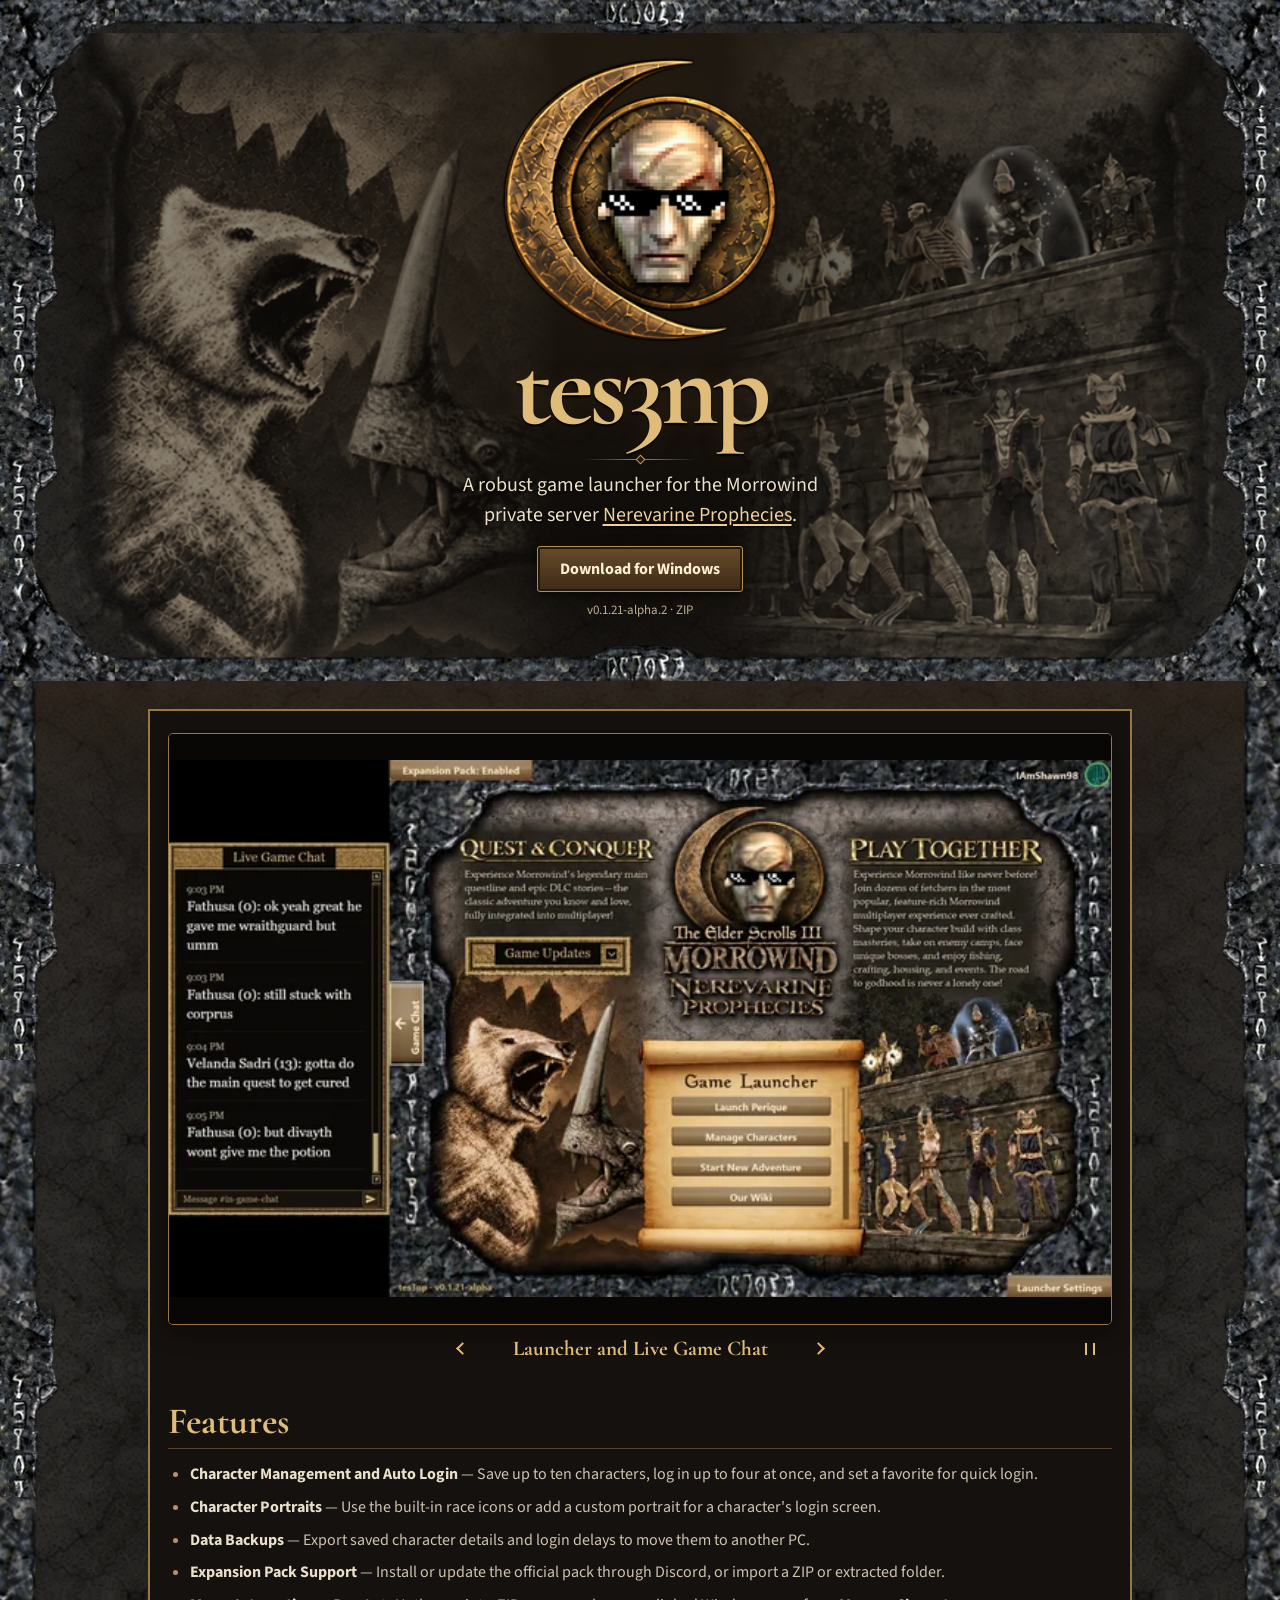
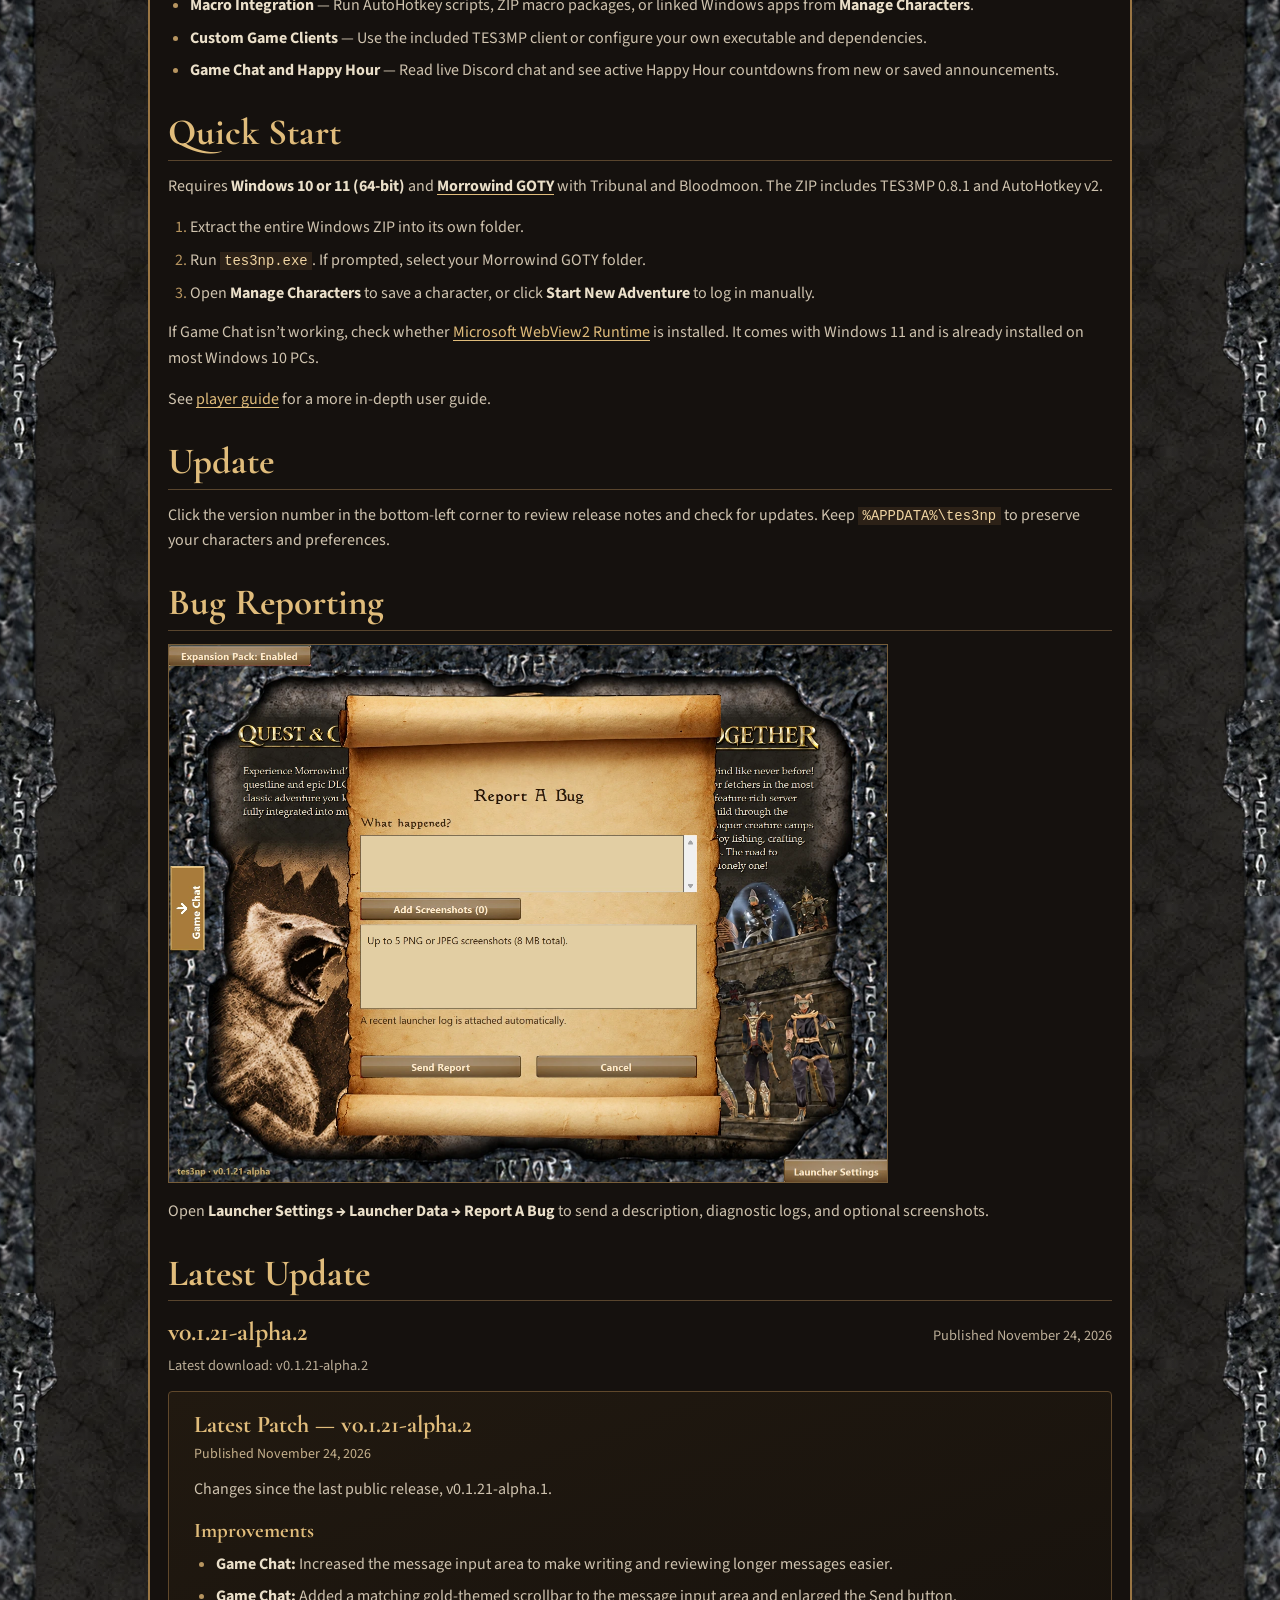
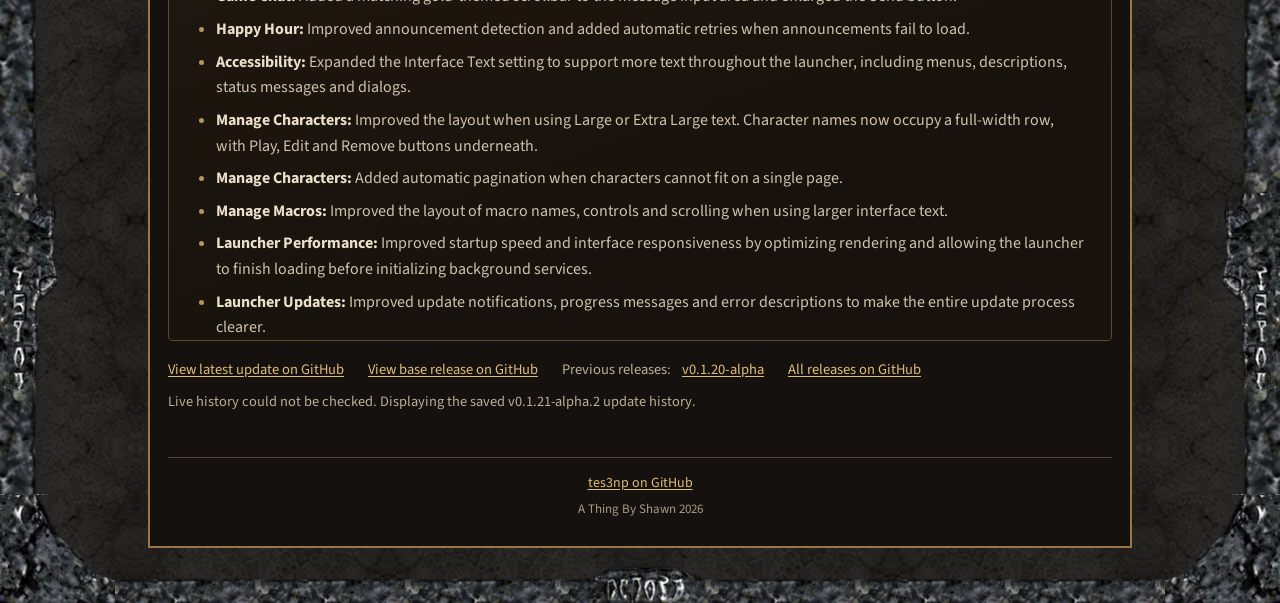
==== commit 9c4775d4: "Update website download and patch history to v0.1.21-alpha.2" ====
--- a/index.html
+++ b/index.html
@@ -18,8 +18,8 @@
       <div class="jumbotron-ornament" aria-hidden="true"></div>
       <p class="intro">A robust game launcher for the Morrowind private server <a href="https://wiki.nerevarineprophecies.com/Main_Page">Nerevarine Prophecies</a>.</p>
       <div class="download-row">
-        <a class="download" href="https://github.com/IAmShawn98/tes3np/releases/download/v0.1.21-alpha.1/tes3np-v0.1.21-alpha.1-windows.zip">Download for Windows</a>
-        <span class="release">v0.1.21-alpha.1 · ZIP</span>
+        <a class="download" href="https://github.com/IAmShawn98/tes3np/releases/download/v0.1.21-alpha.2/tes3np-v0.1.21-alpha.2-windows.zip">Download for Windows</a>
+        <span class="release">v0.1.21-alpha.2 · ZIP</span>
       </div>
       <div class="jumbotron-frame" aria-hidden="true"></div>
     </section>
@@ -141,14 +141,48 @@
       <section id="latest-update">
         <h2>Latest Update</h2>
         <div class="release-summary">
-          <h3 id="release-version">v0.1.21-alpha.1</h3>
-          <span class="release-date" id="release-published-date">Published November 22, 2026</span>
-        </div>
-        <p class="release-current-build" id="release-current-build">Latest download: v0.1.21-alpha.1</p>
+          <h3 id="release-version">v0.1.21-alpha.2</h3>
+          <span class="release-date" id="release-published-date">Published November 24, 2026</span>
+        </div>
+        <p class="release-current-build" id="release-current-build">Latest download: v0.1.21-alpha.2</p>
         <div class="release-panel" id="release-notes-panel" role="region" aria-label="Published update history">
           <div id="release-notes-body">
+            <article class="release-entry" id="patch-v0.1.21-alpha.2">
+              <h3>Latest Patch — v0.1.21-alpha.2</h3>
+              <span class="release-entry-date">Published November 24, 2026</span>
+              <div class="release-entry-body">
+                <p>Changes since the last public release, v0.1.21-alpha.1.</p>
+                <h4>Improvements</h4>
+                <ul>
+                <li><strong>Game Chat:</strong> Increased the message input area to make writing and reviewing longer messages easier.</li>
+                <li><strong>Game Chat:</strong> Added a matching gold-themed scrollbar to the message input area and enlarged the Send button.</li>
+                <li><strong>Happy Hour:</strong> Improved announcement detection and added automatic retries when announcements fail to load.</li>
+                <li><strong>Accessibility:</strong> Expanded the Interface Text setting to support more text throughout the launcher, including menus, descriptions, status messages and dialogs.</li>
+                <li><strong>Manage Characters:</strong> Improved the layout when using Large or Extra Large text. Character names now occupy a full-width row, with Play, Edit and Remove buttons underneath.</li>
+                <li><strong>Manage Characters:</strong> Added automatic pagination when characters cannot fit on a single page.</li>
+                <li><strong>Manage Macros:</strong> Improved the layout of macro names, controls and scrolling when using larger interface text.</li>
+                <li><strong>Launcher Performance:</strong> Improved startup speed and interface responsiveness by optimizing rendering and allowing the launcher to finish loading before initializing background services.</li>
+                <li><strong>Launcher Updates:</strong> Improved update notifications, progress messages and error descriptions to make the entire update process clearer.</li>
+                <li><strong>Documentation:</strong> Consolidated the launcher documentation into a more comprehensive User Guide.</li>
+                </ul>
+                <h4>Bug Fixes</h4>
+                <ul>
+                <li><strong>Launcher Startup:</strong> Fixed an issue where the launcher could briefly disappear or appear minimized when starting.</li>
+                <li><strong>Launcher Interface:</strong> Fixed visible popping and flickering when minimizing and restoring the launcher.</li>
+                <li><strong>Launcher Interface:</strong> Fixed partially rendered interface elements appearing during initial startup.</li>
+                <li><strong>Display Settings:</strong> Fixed flickering when previewing or reverting changes between significantly different launcher sizes.</li>
+                <li><strong>Manage Characters:</strong> Fixed pink outlines and mismatched background artwork when using smaller launcher sizes.</li>
+                <li><strong>Game Chat:</strong> Fixed overlapping text and arrows on the Game Chat tab when using larger interface text.</li>
+                <li><strong>Expansion Pack:</strong> Fixed the Expansion Pack status caption being cut off when using larger interface text.</li>
+                <li><strong>Version Status:</strong> Fixed overlapping and clipped text in the Version Status window.</li>
+                <li><strong>Launcher Interface:</strong> Fixed the launcher version number becoming misaligned or partially cut off when using larger interface text.</li>
+                <li><strong>Login Progress:</strong> Fixed clipped progress indicators and incorrectly aligned text when using larger interface text.</li>
+                <li><strong>Launcher Updates:</strong> Fixed incorrect progress bar advancement while preparing launcher updates.</li>
+                </ul>
+              </div>
+            </article>
             <article class="release-entry" id="patch-v0.1.21-alpha.1">
-              <h3>Latest Patch — v0.1.21-alpha.1</h3>
+              <h3>Earlier Patch — v0.1.21-alpha.1</h3>
               <span class="release-entry-date">Published November 22, 2026</span>
               <div class="release-entry-body">
                 <p>Changes since the last public release, v0.1.21-alpha.</p>
@@ -223,7 +257,7 @@
           </div>
         </div>
         <div class="release-links">
-          <a id="current-release-link" href="https://github.com/IAmShawn98/tes3np/releases/tag/v0.1.21-alpha.1">View latest update on GitHub</a>
+          <a id="current-release-link" href="https://github.com/IAmShawn98/tes3np/releases/tag/v0.1.21-alpha.2">View latest update on GitHub</a>
           <a id="base-release-link" href="https://github.com/IAmShawn98/tes3np/releases/tag/v0.1.21-alpha">View base release on GitHub</a>
           <div class="release-archive"><span>Previous releases:</span>
             <span id="release-archive-links"><a href="https://github.com/IAmShawn98/tes3np/releases/tag/v0.1.20-alpha">v0.1.20-alpha</a></span>
@@ -251,6 +285,6 @@
   </div>
 
   <script src="./carousel.js?v=7" defer></script>
-  <script src="./release-history.js?v=3" defer></script>
+  <script src="./release-history.js?v=4" defer></script>
 </body>
 </html>
